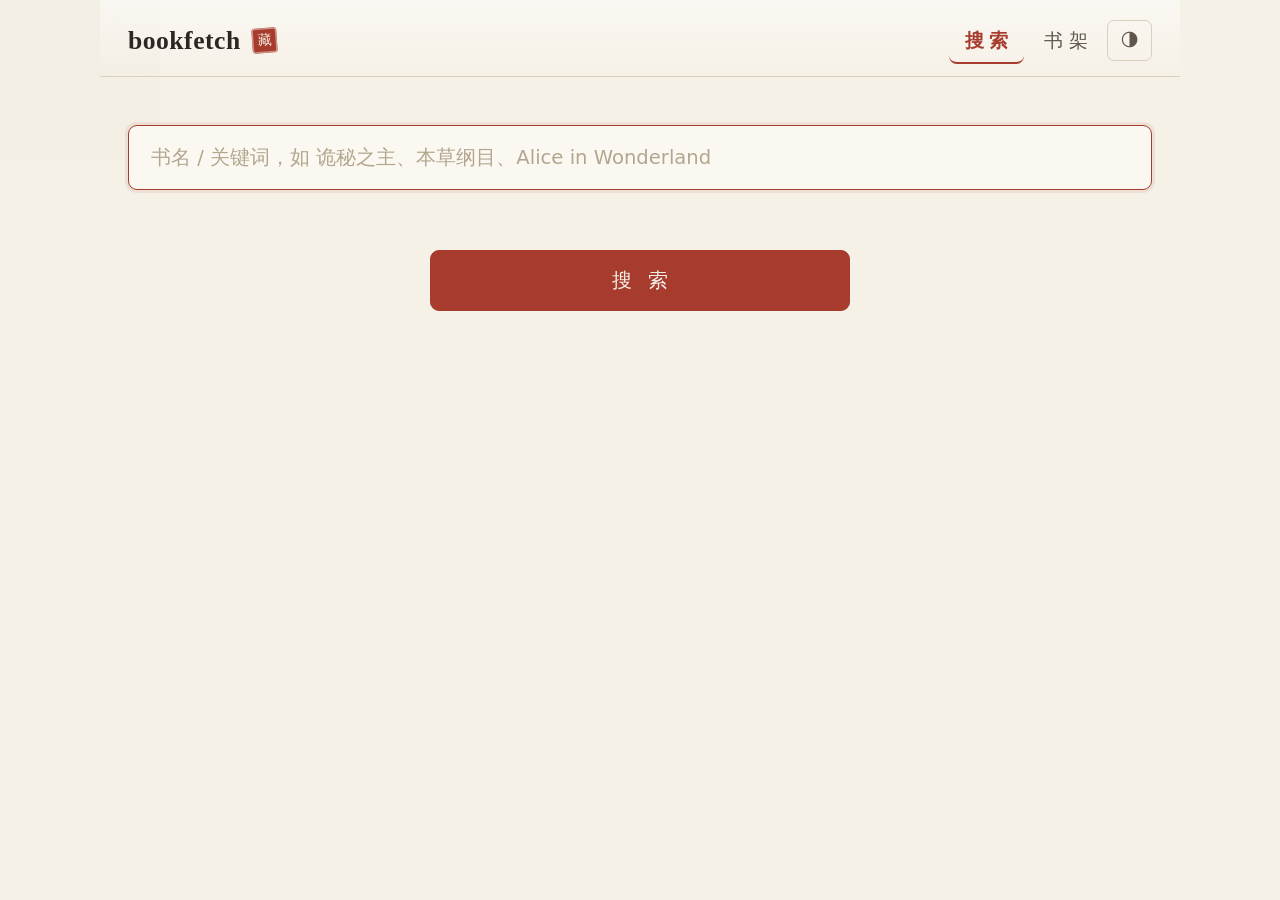
==== src/bookfetch/static/index.html @ ffb51652 "feat(n2): D1 UX — Chinese source labels, file logging (1MBx3), friendly errors, task panel with prog" ====
<!doctype html>
<html lang="zh-CN" data-theme="light">
<head>
<meta charset="utf-8"/>
<meta name="viewport" content="width=device-width, initial-scale=1"/>
<title>bookfetch</title>
<link rel="stylesheet" href="vendor/pico.min.css"/>
<link rel="stylesheet" href="style.css"/>
</head>
<body>
<header class="topbar container-fluid">
  <div class="brand"><span class="word">bookfetch</span><span class="seal" title="藏书">藏</span></div>
  <nav class="tabs">
    <button id="tab-search" class="tab active" data-view="search">搜索</button>
    <button id="tab-shelf" class="tab" data-view="shelf">书架</button>
    <button id="tab-theme" class="ghost-btn" title="切换明暗">🌗</button>
  </nav>
</header>

<main class="container-fluid">
  <!-- ============ 搜索视图 ============ -->
  <section id="view-search" class="view">
    <form id="search-form" class="search-row">
      <input id="search-q" type="search" placeholder="书名 / 关键词，如 诡秘之主、本草纲目、Alice in Wonderland" autofocus required/>
      <div id="source-chips" class="chips"></div>
      <button type="submit">搜索</button>
    </form>
    <div id="search-meta" class="muted"></div>
    <div id="search-results" class="cards"></div>
  </section>

  <!-- ============ 书架视图 ============ -->
  <section id="view-shelf" class="view hidden">
    <div class="shelf-head">
      <h2>我的书架</h2>
      <span id="shelf-lib" class="muted"></span>
    </div>
    <div id="shelf-empty" class="empty hidden">
      <p>书架还空着——去 <a href="#" id="empty-go-search">搜索</a> 下载第一本书吧</p>
    </div>
    <div id="shelf-books" class="cards"></div>
  </section>
</main>

<!-- ============ 阅读视图 ============ -->
<section id="view-reader" class="hidden">
  <header class="reader-top">
    <button id="reader-back" class="ghost-btn">← 书架</button>
    <span id="reader-title" class="reader-title"></span>
    <span class="spacer"></span>
    <button id="reader-aa" class="ghost-btn" title="字号">Aa</button>
    <button id="reader-theme" class="ghost-btn" title="夜间">🌙</button>
  </header>
  <aside id="reader-toc" class="reader-toc hidden">
    <ul id="toc-list"></ul>
  </aside>
  <div class="reader-main">
    <button id="reader-toc-toggle" class="ghost-btn toc-btn" title="目录">☰</button>
    <article id="reader-body" class="reader-body"></article>
    <footer class="reader-nav">
      <button id="reader-prev" class="outline">上一章</button>
      <span id="reader-pos" class="muted"></span>
      <button id="reader-next" class="outline">下一章</button>
    </footer>
  </div>
</section>

<!-- 下载任务面板（右下角常驻，可收起；D1） -->
<div id="tasks" class="tasks hidden">
  <div class="tasks-head">
    <span class="tasks-title">下载任务</span>
    <em id="tasks-badge" class="badge-count hidden"></em>
    <button id="tasks-toggle" class="tasks-toggle" title="收起/展开">▾</button>
  </div>
  <div id="tasks-list" class="tasks-list"></div>
</div>

<script src="app.js"></script>
</body>
</html>
---- src/bookfetch/static/vendor/pico.min.css ----
@charset "UTF-8";/*!
 * Pico CSS ✨ v2.1.1 (https://picocss.com)
 * Copyright 2019-2025 - Licensed under MIT
 */:host,:root{--pico-font-family-emoji:"Apple Color Emoji","Segoe UI Emoji","Segoe UI Symbol","Noto Color Emoji";--pico-font-family-sans-serif:system-ui,"Segoe UI",Roboto,Oxygen,Ubuntu,Cantarell,Helvetica,Arial,"Helvetica Neue",sans-serif,var(--pico-font-family-emoji);--pico-font-family-monospace:ui-monospace,SFMono-Regular,"SF Mono",Menlo,Consolas,"Liberation Mono",monospace,var(--pico-font-family-emoji);--pico-font-family:var(--pico-font-family-sans-serif);--pico-line-height:1.5;--pico-font-weight:400;--pico-font-size:100%;--pico-text-underline-offset:0.1rem;--pico-border-radius:0.25rem;--pico-border-width:0.0625rem;--pico-outline-width:0.125rem;--pico-transition:0.2s ease-in-out;--pico-spacing:1rem;--pico-typography-spacing-vertical:1rem;--pico-block-spacing-vertical:var(--pico-spacing);--pico-block-spacing-horizontal:var(--pico-spacing);--pico-grid-column-gap:var(--pico-spacing);--pico-grid-row-gap:var(--pico-spacing);--pico-form-element-spacing-vertical:0.75rem;--pico-form-element-spacing-horizontal:1rem;--pico-group-box-shadow:0 0 0 rgba(0, 0, 0, 0);--pico-group-box-shadow-focus-with-button:0 0 0 var(--pico-outline-width) var(--pico-primary-focus);--pico-group-box-shadow-focus-with-input:0 0 0 0.0625rem var(--pico-form-element-border-color);--pico-modal-overlay-backdrop-filter:blur(0.375rem);--pico-nav-element-spacing-vertical:1rem;--pico-nav-element-spacing-horizontal:0.5rem;--pico-nav-link-spacing-vertical:0.5rem;--pico-nav-link-spacing-horizontal:0.5rem;--pico-nav-breadcrumb-divider:">";--pico-icon-checkbox:url("data:image/svg+xml,%3Csvg xmlns='http://www.w3.org/2000/svg' width='24' height='24' viewBox='0 0 24 24' fill='none' stroke='rgb(255, 255, 255)' stroke-width='4' stroke-linecap='round' stroke-linejoin='round'%3E%3Cpolyline points='20 6 9 17 4 12'%3E%3C/polyline%3E%3C/svg%3E");--pico-icon-minus:url("data:image/svg+xml,%3Csvg xmlns='http://www.w3.org/2000/svg' width='24' height='24' viewBox='0 0 24 24' fill='none' stroke='rgb(255, 255, 255)' stroke-width='4' stroke-linecap='round' stroke-linejoin='round'%3E%3Cline x1='5' y1='12' x2='19' y2='12'%3E%3C/line%3E%3C/svg%3E");--pico-icon-chevron:url("data:image/svg+xml,%3Csvg xmlns='http://www.w3.org/2000/svg' width='24' height='24' viewBox='0 0 24 24' fill='none' stroke='rgb(136, 145, 164)' stroke-width='2' stroke-linecap='round' stroke-linejoin='round'%3E%3Cpolyline points='6 9 12 15 18 9'%3E%3C/polyline%3E%3C/svg%3E");--pico-icon-date:url("data:image/svg+xml,%3Csvg xmlns='http://www.w3.org/2000/svg' width='24' height='24' viewBox='0 0 24 24' fill='none' stroke='rgb(136, 145, 164)' stroke-width='2' stroke-linecap='round' stroke-linejoin='round'%3E%3Crect x='3' y='4' width='18' height='18' rx='2' ry='2'%3E%3C/rect%3E%3Cline x1='16' y1='2' x2='16' y2='6'%3E%3C/line%3E%3Cline x1='8' y1='2' x2='8' y2='6'%3E%3C/line%3E%3Cline x1='3' y1='10' x2='21' y2='10'%3E%3C/line%3E%3C/svg%3E");--pico-icon-time:url("data:image/svg+xml,%3Csvg xmlns='http://www.w3.org/2000/svg' width='24' height='24' viewBox='0 0 24 24' fill='none' stroke='rgb(136, 145, 164)' stroke-width='2' stroke-linecap='round' stroke-linejoin='round'%3E%3Ccircle cx='12' cy='12' r='10'%3E%3C/circle%3E%3Cpolyline points='12 6 12 12 16 14'%3E%3C/polyline%3E%3C/svg%3E");--pico-icon-search:url("data:image/svg+xml,%3Csvg xmlns='http://www.w3.org/2000/svg' width='24' height='24' viewBox='0 0 24 24' fill='none' stroke='rgb(136, 145, 164)' stroke-width='1.5' stroke-linecap='round' stroke-linejoin='round'%3E%3Ccircle cx='11' cy='11' r='8'%3E%3C/circle%3E%3Cline x1='21' y1='21' x2='16.65' y2='16.65'%3E%3C/line%3E%3C/svg%3E");--pico-icon-close:url("data:image/svg+xml,%3Csvg xmlns='http://www.w3.org/2000/svg' width='24' height='24' viewBox='0 0 24 24' fill='none' stroke='rgb(136, 145, 164)' stroke-width='3' stroke-linecap='round' stroke-linejoin='round'%3E%3Cline x1='18' y1='6' x2='6' y2='18'%3E%3C/line%3E%3Cline x1='6' y1='6' x2='18' y2='18'%3E%3C/line%3E%3C/svg%3E");--pico-icon-loading:url("data:image/svg+xml,%3Csvg fill='none' height='24' width='24' viewBox='0 0 24 24' xmlns='http://www.w3.org/2000/svg' %3E%3Cstyle%3E g %7B animation: rotate 2s linear infinite; transform-origin: center center; %7D circle %7B stroke-dasharray: 75,100; stroke-dashoffset: -5; animation: dash 1.5s ease-in-out infinite; stroke-linecap: round; %7D @keyframes rotate %7B 0%25 %7B transform: rotate(0deg); %7D 100%25 %7B transform: rotate(360deg); %7D %7D @keyframes dash %7B 0%25 %7B stroke-dasharray: 1,100; stroke-dashoffset: 0; %7D 50%25 %7B stroke-dasharray: 44.5,100; stroke-dashoffset: -17.5; %7D 100%25 %7B stroke-dasharray: 44.5,100; stroke-dashoffset: -62; %7D %7D %3C/style%3E%3Cg%3E%3Ccircle cx='12' cy='12' r='10' fill='none' stroke='rgb(136, 145, 164)' stroke-width='4' /%3E%3C/g%3E%3C/svg%3E")}@media (min-width:576px){:host,:root{--pico-font-size:106.25%}}@media (min-width:768px){:host,:root{--pico-font-size:112.5%}}@media (min-width:1024px){:host,:root{--pico-font-size:118.75%}}@media (min-width:1280px){:host,:root{--pico-font-size:125%}}@media (min-width:1536px){:host,:root{--pico-font-size:131.25%}}a{--pico-text-decoration:underline}a.contrast,a.secondary{--pico-text-decoration:underline}small{--pico-font-size:0.875em}h1,h2,h3,h4,h5,h6{--pico-font-weight:700}h1{--pico-font-size:2rem;--pico-line-height:1.125;--pico-typography-spacing-top:3rem}h2{--pico-font-size:1.75rem;--pico-line-height:1.15;--pico-typography-spacing-top:2.625rem}h3{--pico-font-size:1.5rem;--pico-line-height:1.175;--pico-typography-spacing-top:2.25rem}h4{--pico-font-size:1.25rem;--pico-line-height:1.2;--pico-typography-spacing-top:1.874rem}h5{--pico-font-size:1.125rem;--pico-line-height:1.225;--pico-typography-spacing-top:1.6875rem}h6{--pico-font-size:1rem;--pico-line-height:1.25;--pico-typography-spacing-top:1.5rem}tfoot td,tfoot th,thead td,thead th{--pico-font-weight:600;--pico-border-width:0.1875rem}code,kbd,pre,samp{--pico-font-family:var(--pico-font-family-monospace)}kbd{--pico-font-weight:bolder}:where(select,textarea),input:not([type=submit],[type=button],[type=reset],[type=checkbox],[type=radio],[type=file]){--pico-outline-width:0.0625rem}[type=search]{--pico-border-radius:5rem}[type=checkbox],[type=radio]{--pico-border-width:0.125rem}[type=checkbox][role=switch]{--pico-border-width:0.1875rem}details.dropdown summary:not([role=button]){--pico-outline-width:0.0625rem}nav details.dropdown summary:focus-visible{--pico-outline-width:0.125rem}[role=search]{--pico-border-radius:5rem}[role=group]:has(button.secondary:focus,[type=submit].secondary:focus,[type=button].secondary:focus,[role=button].secondary:focus),[role=search]:has(button.secondary:focus,[type=submit].secondary:focus,[type=button].secondary:focus,[role=button].secondary:focus){--pico-group-box-shadow-focus-with-button:0 0 0 var(--pico-outline-width) var(--pico-secondary-focus)}[role=group]:has(button.contrast:focus,[type=submit].contrast:focus,[type=button].contrast:focus,[role=button].contrast:focus),[role=search]:has(button.contrast:focus,[type=submit].contrast:focus,[type=button].contrast:focus,[role=button].contrast:focus){--pico-group-box-shadow-focus-with-button:0 0 0 var(--pico-outline-width) var(--pico-contrast-focus)}[role=group] [role=button],[role=group] [type=button],[role=group] [type=submit],[role=group] button,[role=search] [role=button],[role=search] [type=button],[role=search] [type=submit],[role=search] button{--pico-form-element-spacing-horizontal:2rem}details summary[role=button]:not(.outline)::after{filter:brightness(0) invert(1)}[aria-busy=true]:not(input,select,textarea):is(button,[type=submit],[type=button],[type=reset],[role=button]):not(.outline)::before{filter:brightness(0) invert(1)}:host(:not([data-theme=dark])),:root:not([data-theme=dark]),[data-theme=light]{color-scheme:light;--pico-background-color:#fff;--pico-color:#373c44;--pico-text-selection-color:rgba(2, 154, 232, 0.25);--pico-muted-color:#646b79;--pico-muted-border-color:rgb(231, 234, 239.5);--pico-primary:#0172ad;--pico-primary-background:#0172ad;--pico-primary-border:var(--pico-primary-background);--pico-primary-underline:rgba(1, 114, 173, 0.5);--pico-primary-hover:#015887;--pico-primary-hover-background:#02659a;--pico-primary-hover-border:var(--pico-primary-hover-background);--pico-primary-hover-underline:var(--pico-primary-hover);--pico-primary-focus:rgba(2, 154, 232, 0.5);--pico-primary-inverse:#fff;--pico-secondary:#5d6b89;--pico-secondary-background:#525f7a;--pico-secondary-border:var(--pico-secondary-background);--pico-secondary-underline:rgba(93, 107, 137, 0.5);--pico-secondary-hover:#48536b;--pico-secondary-hover-background:#48536b;--pico-secondary-hover-border:var(--pico-secondary-hover-background);--pico-secondary-hover-underline:var(--pico-secondary-hover);--pico-secondary-focus:rgba(93, 107, 137, 0.25);--pico-secondary-inverse:#fff;--pico-contrast:#181c25;--pico-contrast-background:#181c25;--pico-contrast-border:var(--pico-contrast-background);--pico-contrast-underline:rgba(24, 28, 37, 0.5);--pico-contrast-hover:#000;--pico-contrast-hover-background:#000;--pico-contrast-hover-border:var(--pico-contrast-hover-background);--pico-contrast-hover-underline:var(--pico-secondary-hover);--pico-contrast-focus:rgba(93, 107, 137, 0.25);--pico-contrast-inverse:#fff;--pico-box-shadow:0.0145rem 0.029rem 0.174rem rgba(129, 145, 181, 0.01698),0.0335rem 0.067rem 0.402rem rgba(129, 145, 181, 0.024),0.0625rem 0.125rem 0.75rem rgba(129, 145, 181, 0.03),0.1125rem 0.225rem 1.35rem rgba(129, 145, 181, 0.036),0.2085rem 0.417rem 2.502rem rgba(129, 145, 181, 0.04302),0.5rem 1rem 6rem rgba(129, 145, 181, 0.06),0 0 0 0.0625rem rgba(129, 145, 181, 0.015);--pico-h1-color:#2d3138;--pico-h2-color:#373c44;--pico-h3-color:#424751;--pico-h4-color:#4d535e;--pico-h5-color:#5c6370;--pico-h6-color:#646b79;--pico-mark-background-color:rgb(252.5, 230.5, 191.5);--pico-mark-color:#0f1114;--pico-ins-color:rgb(28.5, 105.5, 84);--pico-del-color:rgb(136, 56.5, 53);--pico-blockquote-border-color:var(--pico-muted-border-color);--pico-blockquote-footer-color:var(--pico-muted-color);--pico-button-box-shadow:0 0 0 rgba(0, 0, 0, 0);--pico-button-hover-box-shadow:0 0 0 rgba(0, 0, 0, 0);--pico-table-border-color:var(--pico-muted-border-color);--pico-table-row-stripped-background-color:rgba(111, 120, 135, 0.0375);--pico-code-background-color:rgb(243, 244.5, 246.75);--pico-code-color:#646b79;--pico-code-kbd-background-color:var(--pico-color);--pico-code-kbd-color:var(--pico-background-color);--pico-form-element-background-color:rgb(251, 251.5, 252.25);--pico-form-element-selected-background-color:#dfe3eb;--pico-form-element-border-color:#cfd5e2;--pico-form-element-color:#23262c;--pico-form-element-placeholder-color:var(--pico-muted-color);--pico-form-element-active-background-color:#fff;--pico-form-element-active-border-color:var(--pico-primary-border);--pico-form-element-focus-color:var(--pico-primary-border);--pico-form-element-disabled-opacity:0.5;--pico-form-element-invalid-border-color:rgb(183.5, 105.5, 106.5);--pico-form-element-invalid-active-border-color:rgb(200.25, 79.25, 72.25);--pico-form-element-invalid-focus-color:var(--pico-form-element-invalid-active-border-color);--pico-form-element-valid-border-color:rgb(76, 154.5, 137.5);--pico-form-element-valid-active-border-color:rgb(39, 152.75, 118.75);--pico-form-element-valid-focus-color:var(--pico-form-element-valid-active-border-color);--pico-switch-background-color:#bfc7d9;--pico-switch-checked-background-color:var(--pico-primary-background);--pico-switch-color:#fff;--pico-switch-thumb-box-shadow:0 0 0 rgba(0, 0, 0, 0);--pico-range-border-color:#dfe3eb;--pico-range-active-border-color:#bfc7d9;--pico-range-thumb-border-color:var(--pico-background-color);--pico-range-thumb-color:var(--pico-secondary-background);--pico-range-thumb-active-color:var(--pico-primary-background);--pico-accordion-border-color:var(--pico-muted-border-color);--pico-accordion-active-summary-color:var(--pico-primary-hover);--pico-accordion-close-summary-color:var(--pico-color);--pico-accordion-open-summary-color:var(--pico-muted-color);--pico-card-background-color:var(--pico-background-color);--pico-card-border-color:var(--pico-muted-border-color);--pico-card-box-shadow:var(--pico-box-shadow);--pico-card-sectioning-background-color:rgb(251, 251.5, 252.25);--pico-dropdown-background-color:#fff;--pico-dropdown-border-color:#eff1f4;--pico-dropdown-box-shadow:var(--pico-box-shadow);--pico-dropdown-color:var(--pico-color);--pico-dropdown-hover-background-color:#eff1f4;--pico-loading-spinner-opacity:0.5;--pico-modal-overlay-background-color:rgba(232, 234, 237, 0.75);--pico-progress-background-color:#dfe3eb;--pico-progress-color:var(--pico-primary-background);--pico-tooltip-background-color:var(--pico-contrast-background);--pico-tooltip-color:var(--pico-contrast-inverse);--pico-icon-valid:url("data:image/svg+xml,%3Csvg xmlns='http://www.w3.org/2000/svg' width='24' height='24' viewBox='0 0 24 24' fill='none' stroke='rgb(76, 154.5, 137.5)' stroke-width='2' stroke-linecap='round' stroke-linejoin='round'%3E%3Cpolyline points='20 6 9 17 4 12'%3E%3C/polyline%3E%3C/svg%3E");--pico-icon-invalid:url("data:image/svg+xml,%3Csvg xmlns='http://www.w3.org/2000/svg' width='24' height='24' viewBox='0 0 24 24' fill='none' stroke='rgb(200.25, 79.25, 72.25)' stroke-width='2' stroke-linecap='round' stroke-linejoin='round'%3E%3Ccircle cx='12' cy='12' r='10'%3E%3C/circle%3E%3Cline x1='12' y1='8' x2='12' y2='12'%3E%3C/line%3E%3Cline x1='12' y1='16' x2='12.01' y2='16'%3E%3C/line%3E%3C/svg%3E")}:host(:not([data-theme=dark])) input:is([type=submit],[type=button],[type=reset],[type=checkbox],[type=radio],[type=file]),:root:not([data-theme=dark]) input:is([type=submit],[type=button],[type=reset],[type=checkbox],[type=radio],[type=file]),[data-theme=light] input:is([type=submit],[type=button],[type=reset],[type=checkbox],[type=radio],[type=file]){--pico-form-element-focus-color:var(--pico-primary-focus)}@media only screen and (prefers-color-scheme:dark){:host(:not([data-theme])),:root:not([data-theme]){color-scheme:dark;--pico-background-color:rgb(19, 22.5, 30.5);--pico-color:#c2c7d0;--pico-text-selection-color:rgba(1, 170, 255, 0.1875);--pico-muted-color:#7b8495;--pico-muted-border-color:#202632;--pico-primary:#01aaff;--pico-primary-background:#0172ad;--pico-primary-border:var(--pico-primary-background);--pico-primary-underline:rgba(1, 170, 255, 0.5);--pico-primary-hover:#79c0ff;--pico-primary-hover-background:#017fc0;--pico-primary-hover-border:var(--pico-primary-hover-background);--pico-primary-hover-underline:var(--pico-primary-hover);--pico-primary-focus:rgba(1, 170, 255, 0.375);--pico-primary-inverse:#fff;--pico-secondary:#969eaf;--pico-secondary-background:#525f7a;--pico-secondary-border:var(--pico-secondary-background);--pico-secondary-underline:rgba(150, 158, 175, 0.5);--pico-secondary-hover:#b3b9c5;--pico-secondary-hover-background:#5d6b89;--pico-secondary-hover-border:var(--pico-secondary-hover-background);--pico-secondary-hover-underline:var(--pico-secondary-hover);--pico-secondary-focus:rgba(144, 158, 190, 0.25);--pico-secondary-inverse:#fff;--pico-contrast:#dfe3eb;--pico-contrast-background:#eff1f4;--pico-contrast-border:var(--pico-contrast-background);--pico-contrast-underline:rgba(223, 227, 235, 0.5);--pico-contrast-hover:#fff;--pico-contrast-hover-background:#fff;--pico-contrast-hover-border:var(--pico-contrast-hover-background);--pico-contrast-hover-underline:var(--pico-contrast-hover);--pico-contrast-focus:rgba(207, 213, 226, 0.25);--pico-contrast-inverse:#000;--pico-box-shadow:0.0145rem 0.029rem 0.174rem rgba(7, 8.5, 12, 0.01698),0.0335rem 0.067rem 0.402rem rgba(7, 8.5, 12, 0.024),0.0625rem 0.125rem 0.75rem rgba(7, 8.5, 12, 0.03),0.1125rem 0.225rem 1.35rem rgba(7, 8.5, 12, 0.036),0.2085rem 0.417rem 2.502rem rgba(7, 8.5, 12, 0.04302),0.5rem 1rem 6rem rgba(7, 8.5, 12, 0.06),0 0 0 0.0625rem rgba(7, 8.5, 12, 0.015);--pico-h1-color:#f0f1f3;--pico-h2-color:#e0e3e7;--pico-h3-color:#c2c7d0;--pico-h4-color:#b3b9c5;--pico-h5-color:#a4acba;--pico-h6-color:#8891a4;--pico-mark-background-color:#014063;--pico-mark-color:#fff;--pico-ins-color:#62af9a;--pico-del-color:rgb(205.5, 126, 123);--pico-blockquote-border-color:var(--pico-muted-border-color);--pico-blockquote-footer-color:var(--pico-muted-color);--pico-button-box-shadow:0 0 0 rgba(0, 0, 0, 0);--pico-button-hover-box-shadow:0 0 0 rgba(0, 0, 0, 0);--pico-table-border-color:var(--pico-muted-border-color);--pico-table-row-stripped-background-color:rgba(111, 120, 135, 0.0375);--pico-code-background-color:rgb(26, 30.5, 40.25);--pico-code-color:#8891a4;--pico-code-kbd-background-color:var(--pico-color);--pico-code-kbd-color:var(--pico-background-color);--pico-form-element-background-color:rgb(28, 33, 43.5);--pico-form-element-selected-background-color:#2a3140;--pico-form-element-border-color:#2a3140;--pico-form-element-color:#e0e3e7;--pico-form-element-placeholder-color:#8891a4;--pico-form-element-active-background-color:rgb(26, 30.5, 40.25);--pico-form-element-active-border-color:var(--pico-primary-border);--pico-form-element-focus-color:var(--pico-primary-border);--pico-form-element-disabled-opacity:0.5;--pico-form-element-invalid-border-color:rgb(149.5, 74, 80);--pico-form-element-invalid-active-border-color:rgb(183.25, 63.5, 59);--pico-form-element-invalid-focus-color:var(--pico-form-element-invalid-active-border-color);--pico-form-element-valid-border-color:#2a7b6f;--pico-form-element-valid-active-border-color:rgb(22, 137, 105.5);--pico-form-element-valid-focus-color:var(--pico-form-element-valid-active-border-color);--pico-switch-background-color:#333c4e;--pico-switch-checked-background-color:var(--pico-primary-background);--pico-switch-color:#fff;--pico-switch-thumb-box-shadow:0 0 0 rgba(0, 0, 0, 0);--pico-range-border-color:#202632;--pico-range-active-border-color:#2a3140;--pico-range-thumb-border-color:var(--pico-background-color);--pico-range-thumb-color:var(--pico-secondary-background);--pico-range-thumb-active-color:var(--pico-primary-background);--pico-accordion-border-color:var(--pico-muted-border-color);--pico-accordion-active-summary-color:var(--pico-primary-hover);--pico-accordion-close-summary-color:var(--pico-color);--pico-accordion-open-summary-color:var(--pico-muted-color);--pico-card-background-color:#181c25;--pico-card-border-color:var(--pico-card-background-color);--pico-card-box-shadow:var(--pico-box-shadow);--pico-card-sectioning-background-color:rgb(26, 30.5, 40.25);--pico-dropdown-background-color:#181c25;--pico-dropdown-border-color:#202632;--pico-dropdown-box-shadow:var(--pico-box-shadow);--pico-dropdown-color:var(--pico-color);--pico-dropdown-hover-background-color:#202632;--pico-loading-spinner-opacity:0.5;--pico-modal-overlay-background-color:rgba(7.5, 8.5, 10, 0.75);--pico-progress-background-color:#202632;--pico-progress-color:var(--pico-primary-background);--pico-tooltip-background-color:var(--pico-contrast-background);--pico-tooltip-color:var(--pico-contrast-inverse);--pico-icon-valid:url("data:image/svg+xml,%3Csvg xmlns='http://www.w3.org/2000/svg' width='24' height='24' viewBox='0 0 24 24' fill='none' stroke='rgb(42, 123, 111)' stroke-width='2' stroke-linecap='round' stroke-linejoin='round'%3E%3Cpolyline points='20 6 9 17 4 12'%3E%3C/polyline%3E%3C/svg%3E");--pico-icon-invalid:url("data:image/svg+xml,%3Csvg xmlns='http://www.w3.org/2000/svg' width='24' height='24' viewBox='0 0 24 24' fill='none' stroke='rgb(149.5, 74, 80)' stroke-width='2' stroke-linecap='round' stroke-linejoin='round'%3E%3Ccircle cx='12' cy='12' r='10'%3E%3C/circle%3E%3Cline x1='12' y1='8' x2='12' y2='12'%3E%3C/line%3E%3Cline x1='12' y1='16' x2='12.01' y2='16'%3E%3C/line%3E%3C/svg%3E")}:host(:not([data-theme])) input:is([type=submit],[type=button],[type=reset],[type=checkbox],[type=radio],[type=file]),:root:not([data-theme]) input:is([type=submit],[type=button],[type=reset],[type=checkbox],[type=radio],[type=file]){--pico-form-element-focus-color:var(--pico-primary-focus)}:host(:not([data-theme])) details summary[role=button].contrast:not(.outline)::after,:root:not([data-theme]) details summary[role=button].contrast:not(.outline)::after{filter:brightness(0)}:host(:not([data-theme])) [aria-busy=true]:not(input,select,textarea).contrast:is(button,[type=submit],[type=button],[type=reset],[role=button]):not(.outline)::before,:root:not([data-theme]) [aria-busy=true]:not(input,select,textarea).contrast:is(button,[type=submit],[type=button],[type=reset],[role=button]):not(.outline)::before{filter:brightness(0)}}[data-theme=dark]{color-scheme:dark;--pico-background-color:rgb(19, 22.5, 30.5);--pico-color:#c2c7d0;--pico-text-selection-color:rgba(1, 170, 255, 0.1875);--pico-muted-color:#7b8495;--pico-muted-border-color:#202632;--pico-primary:#01aaff;--pico-primary-background:#0172ad;--pico-primary-border:var(--pico-primary-background);--pico-primary-underline:rgba(1, 170, 255, 0.5);--pico-primary-hover:#79c0ff;--pico-primary-hover-background:#017fc0;--pico-primary-hover-border:var(--pico-primary-hover-background);--pico-primary-hover-underline:var(--pico-primary-hover);--pico-primary-focus:rgba(1, 170, 255, 0.375);--pico-primary-inverse:#fff;--pico-secondary:#969eaf;--pico-secondary-background:#525f7a;--pico-secondary-border:var(--pico-secondary-background);--pico-secondary-underline:rgba(150, 158, 175, 0.5);--pico-secondary-hover:#b3b9c5;--pico-secondary-hover-background:#5d6b89;--pico-secondary-hover-border:var(--pico-secondary-hover-background);--pico-secondary-hover-underline:var(--pico-secondary-hover);--pico-secondary-focus:rgba(144, 158, 190, 0.25);--pico-secondary-inverse:#fff;--pico-contrast:#dfe3eb;--pico-contrast-background:#eff1f4;--pico-contrast-border:var(--pico-contrast-background);--pico-contrast-underline:rgba(223, 227, 235, 0.5);--pico-contrast-hover:#fff;--pico-contrast-hover-background:#fff;--pico-contrast-hover-border:var(--pico-contrast-hover-background);--pico-contrast-hover-underline:var(--pico-contrast-hover);--pico-contrast-focus:rgba(207, 213, 226, 0.25);--pico-contrast-inverse:#000;--pico-box-shadow:0.0145rem 0.029rem 0.174rem rgba(7, 8.5, 12, 0.01698),0.0335rem 0.067rem 0.402rem rgba(7, 8.5, 12, 0.024),0.0625rem 0.125rem 0.75rem rgba(7, 8.5, 12, 0.03),0.1125rem 0.225rem 1.35rem rgba(7, 8.5, 12, 0.036),0.2085rem 0.417rem 2.502rem rgba(7, 8.5, 12, 0.04302),0.5rem 1rem 6rem rgba(7, 8.5, 12, 0.06),0 0 0 0.0625rem rgba(7, 8.5, 12, 0.015);--pico-h1-color:#f0f1f3;--pico-h2-color:#e0e3e7;--pico-h3-color:#c2c7d0;--pico-h4-color:#b3b9c5;--pico-h5-color:#a4acba;--pico-h6-color:#8891a4;--pico-mark-background-color:#014063;--pico-mark-color:#fff;--pico-ins-color:#62af9a;--pico-del-color:rgb(205.5, 126, 123);--pico-blockquote-border-color:var(--pico-muted-border-color);--pico-blockquote-footer-color:var(--pico-muted-color);--pico-button-box-shadow:0 0 0 rgba(0, 0, 0, 0);--pico-button-hover-box-shadow:0 0 0 rgba(0, 0, 0, 0);--pico-table-border-color:var(--pico-muted-border-color);--pico-table-row-stripped-background-color:rgba(111, 120, 135, 0.0375);--pico-code-background-color:rgb(26, 30.5, 40.25);--pico-code-color:#8891a4;--pico-code-kbd-background-color:var(--pico-color);--pico-code-kbd-color:var(--pico-background-color);--pico-form-element-background-color:rgb(28, 33, 43.5);--pico-form-element-selected-background-color:#2a3140;--pico-form-element-border-color:#2a3140;--pico-form-element-color:#e0e3e7;--pico-form-element-placeholder-color:#8891a4;--pico-form-element-active-background-color:rgb(26, 30.5, 40.25);--pico-form-element-active-border-color:var(--pico-primary-border);--pico-form-element-focus-color:var(--pico-primary-border);--pico-form-element-disabled-opacity:0.5;--pico-form-element-invalid-border-color:rgb(149.5, 74, 80);--pico-form-element-invalid-active-border-color:rgb(183.25, 63.5, 59);--pico-form-element-invalid-focus-color:var(--pico-form-element-invalid-active-border-color);--pico-form-element-valid-border-color:#2a7b6f;--pico-form-element-valid-active-border-color:rgb(22, 137, 105.5);--pico-form-element-valid-focus-color:var(--pico-form-element-valid-active-border-color);--pico-switch-background-color:#333c4e;--pico-switch-checked-background-color:var(--pico-primary-background);--pico-switch-color:#fff;--pico-switch-thumb-box-shadow:0 0 0 rgba(0, 0, 0, 0);--pico-range-border-color:#202632;--pico-range-active-border-color:#2a3140;--pico-range-thumb-border-color:var(--pico-background-color);--pico-range-thumb-color:var(--pico-secondary-background);--pico-range-thumb-active-color:var(--pico-primary-background);--pico-accordion-border-color:var(--pico-muted-border-color);--pico-accordion-active-summary-color:var(--pico-primary-hover);--pico-accordion-close-summary-color:var(--pico-color);--pico-accordion-open-summary-color:var(--pico-muted-color);--pico-card-background-color:#181c25;--pico-card-border-color:var(--pico-card-background-color);--pico-card-box-shadow:var(--pico-box-shadow);--pico-card-sectioning-background-color:rgb(26, 30.5, 40.25);--pico-dropdown-background-color:#181c25;--pico-dropdown-border-color:#202632;--pico-dropdown-box-shadow:var(--pico-box-shadow);--pico-dropdown-color:var(--pico-color);--pico-dropdown-hover-background-color:#202632;--pico-loading-spinner-opacity:0.5;--pico-modal-overlay-background-color:rgba(7.5, 8.5, 10, 0.75);--pico-progress-background-color:#202632;--pico-progress-color:var(--pico-primary-background);--pico-tooltip-background-color:var(--pico-contrast-background);--pico-tooltip-color:var(--pico-contrast-inverse);--pico-icon-valid:url("data:image/svg+xml,%3Csvg xmlns='http://www.w3.org/2000/svg' width='24' height='24' viewBox='0 0 24 24' fill='none' stroke='rgb(42, 123, 111)' stroke-width='2' stroke-linecap='round' stroke-linejoin='round'%3E%3Cpolyline points='20 6 9 17 4 12'%3E%3C/polyline%3E%3C/svg%3E");--pico-icon-invalid:url("data:image/svg+xml,%3Csvg xmlns='http://www.w3.org/2000/svg' width='24' height='24' viewBox='0 0 24 24' fill='none' stroke='rgb(149.5, 74, 80)' stroke-width='2' stroke-linecap='round' stroke-linejoin='round'%3E%3Ccircle cx='12' cy='12' r='10'%3E%3C/circle%3E%3Cline x1='12' y1='8' x2='12' y2='12'%3E%3C/line%3E%3Cline x1='12' y1='16' x2='12.01' y2='16'%3E%3C/line%3E%3C/svg%3E")}[data-theme=dark] input:is([type=submit],[type=button],[type=reset],[type=checkbox],[type=radio],[type=file]){--pico-form-element-focus-color:var(--pico-primary-focus)}[data-theme=dark] details summary[role=button].contrast:not(.outline)::after{filter:brightness(0)}[data-theme=dark] [aria-busy=true]:not(input,select,textarea).contrast:is(button,[type=submit],[type=button],[type=reset],[role=button]):not(.outline)::before{filter:brightness(0)}[type=checkbox],[type=radio],[type=range],progress{accent-color:var(--pico-primary)}*,::after,::before{box-sizing:border-box;background-repeat:no-repeat}::after,::before{text-decoration:inherit;vertical-align:inherit}:where(:host),:where(:root){-webkit-tap-highlight-color:transparent;-webkit-text-size-adjust:100%;-moz-text-size-adjust:100%;text-size-adjust:100%;background-color:var(--pico-background-color);color:var(--pico-color);font-weight:var(--pico-font-weight);font-size:var(--pico-font-size);line-height:var(--pico-line-height);font-family:var(--pico-font-family);text-underline-offset:var(--pico-text-underline-offset);text-rendering:optimizeLegibility;overflow-wrap:break-word;-moz-tab-size:4;-o-tab-size:4;tab-size:4}body{width:100%;margin:0}main{display:block}body>footer,body>header,body>main{padding-block:var(--pico-block-spacing-vertical)}section{margin-bottom:var(--pico-block-spacing-vertical)}.container,.container-fluid{width:100%;margin-right:auto;margin-left:auto;padding-right:var(--pico-spacing);padding-left:var(--pico-spacing)}@media (min-width:576px){.container{max-width:510px;padding-right:0;padding-left:0}}@media (min-width:768px){.container{max-width:700px}}@media (min-width:1024px){.container{max-width:950px}}@media (min-width:1280px){.container{max-width:1200px}}@media (min-width:1536px){.container{max-width:1450px}}.grid{grid-column-gap:var(--pico-grid-column-gap);grid-row-gap:var(--pico-grid-row-gap);display:grid;grid-template-columns:1fr}@media (min-width:768px){.grid{grid-template-columns:repeat(auto-fit,minmax(0%,1fr))}}.grid>*{min-width:0}.overflow-auto{overflow:auto}b,strong{font-weight:bolder}sub,sup{position:relative;font-size:.75em;line-height:0;vertical-align:baseline}sub{bottom:-.25em}sup{top:-.5em}address,blockquote,dl,ol,p,pre,table,ul{margin-top:0;margin-bottom:var(--pico-typography-spacing-vertical);color:var(--pico-color);font-style:normal;font-weight:var(--pico-font-weight)}h1,h2,h3,h4,h5,h6{margin-top:0;margin-bottom:var(--pico-typography-spacing-vertical);color:var(--pico-color);font-weight:var(--pico-font-weight);font-size:var(--pico-font-size);line-height:var(--pico-line-height);font-family:var(--pico-font-family)}h1{--pico-color:var(--pico-h1-color)}h2{--pico-color:var(--pico-h2-color)}h3{--pico-color:var(--pico-h3-color)}h4{--pico-color:var(--pico-h4-color)}h5{--pico-color:var(--pico-h5-color)}h6{--pico-color:var(--pico-h6-color)}:where(article,address,blockquote,dl,figure,form,ol,p,pre,table,ul)~:is(h1,h2,h3,h4,h5,h6){margin-top:var(--pico-typography-spacing-top)}p{margin-bottom:var(--pico-typography-spacing-vertical)}hgroup{margin-bottom:var(--pico-typography-spacing-vertical)}hgroup>*{margin-top:0;margin-bottom:0}hgroup>:not(:first-child):last-child{--pico-color:var(--pico-muted-color);--pico-font-weight:unset;font-size:1rem}:where(ol,ul) li{margin-bottom:calc(var(--pico-typography-spacing-vertical) * .25)}:where(dl,ol,ul) :where(dl,ol,ul){margin:0;margin-top:calc(var(--pico-typography-spacing-vertical) * .25)}ul li{list-style:square}mark{padding:.125rem .25rem;background-color:var(--pico-mark-background-color);color:var(--pico-mark-color);vertical-align:baseline}blockquote{display:block;margin:var(--pico-typography-spacing-vertical) 0;padding:var(--pico-spacing);border-right:none;border-left:.25rem solid var(--pico-blockquote-border-color);border-inline-start:0.25rem solid var(--pico-blockquote-border-color);border-inline-end:none}blockquote footer{margin-top:calc(var(--pico-typography-spacing-vertical) * .5);color:var(--pico-blockquote-footer-color)}abbr[title]{border-bottom:1px dotted;text-decoration:none;cursor:help}ins{color:var(--pico-ins-color);text-decoration:none}del{color:var(--pico-del-color)}::-moz-selection{background-color:var(--pico-text-selection-color)}::selection{background-color:var(--pico-text-selection-color)}:where(a:not([role=button])),[role=link]{--pico-color:var(--pico-primary);--pico-background-color:transparent;--pico-underline:var(--pico-primary-underline);outline:0;background-color:var(--pico-background-color);color:var(--pico-color);-webkit-text-decoration:var(--pico-text-decoration);text-decoration:var(--pico-text-decoration);text-decoration-color:var(--pico-underline);text-underline-offset:0.125em;transition:background-color var(--pico-transition),color var(--pico-transition),box-shadow var(--pico-transition),-webkit-text-decoration var(--pico-transition);transition:background-color var(--pico-transition),color var(--pico-transition),text-decoration var(--pico-transition),box-shadow var(--pico-transition);transition:background-color var(--pico-transition),color var(--pico-transition),text-decoration var(--pico-transition),box-shadow var(--pico-transition),-webkit-text-decoration var(--pico-transition)}:where(a:not([role=button])):is([aria-current]:not([aria-current=false]),:hover,:active,:focus),[role=link]:is([aria-current]:not([aria-current=false]),:hover,:active,:focus){--pico-color:var(--pico-primary-hover);--pico-underline:var(--pico-primary-hover-underline);--pico-text-decoration:underline}:where(a:not([role=button])):focus-visible,[role=link]:focus-visible{box-shadow:0 0 0 var(--pico-outline-width) var(--pico-primary-focus)}:where(a:not([role=button])).secondary,[role=link].secondary{--pico-color:var(--pico-secondary);--pico-underline:var(--pico-secondary-underline)}:where(a:not([role=button])).secondary:is([aria-current]:not([aria-current=false]),:hover,:active,:focus),[role=link].secondary:is([aria-current]:not([aria-current=false]),:hover,:active,:focus){--pico-color:var(--pico-secondary-hover);--pico-underline:var(--pico-secondary-hover-underline)}:where(a:not([role=button])).contrast,[role=link].contrast{--pico-color:var(--pico-contrast);--pico-underline:var(--pico-contrast-underline)}:where(a:not([role=button])).contrast:is([aria-current]:not([aria-current=false]),:hover,:active,:focus),[role=link].contrast:is([aria-current]:not([aria-current=false]),:hover,:active,:focus){--pico-color:var(--pico-contrast-hover);--pico-underline:var(--pico-contrast-hover-underline)}a[role=button]{display:inline-block}button{margin:0;overflow:visible;font-family:inherit;text-transform:none}[type=button],[type=reset],[type=submit],button{-webkit-appearance:button}[role=button],[type=button],[type=file]::file-selector-button,[type=reset],[type=submit],button{--pico-background-color:var(--pico-primary-background);--pico-border-color:var(--pico-primary-border);--pico-color:var(--pico-primary-inverse);--pico-box-shadow:var(--pico-button-box-shadow, 0 0 0 rgba(0, 0, 0, 0));padding:var(--pico-form-element-spacing-vertical) var(--pico-form-element-spacing-horizontal);border:var(--pico-border-width) solid var(--pico-border-color);border-radius:var(--pico-border-radius);outline:0;background-color:var(--pico-background-color);box-shadow:var(--pico-box-shadow);color:var(--pico-color);font-weight:var(--pico-font-weight);font-size:1rem;line-height:var(--pico-line-height);text-align:center;text-decoration:none;cursor:pointer;-webkit-user-select:none;-moz-user-select:none;user-select:none;transition:background-color var(--pico-transition),border-color var(--pico-transition),color var(--pico-transition),box-shadow var(--pico-transition)}[role=button]:is(:hover,:active,:focus),[role=button]:is([aria-current]:not([aria-current=false])),[type=button]:is(:hover,:active,:focus),[type=button]:is([aria-current]:not([aria-current=false])),[type=file]::file-selector-button:is(:hover,:active,:focus),[type=file]::file-selector-button:is([aria-current]:not([aria-current=false])),[type=reset]:is(:hover,:active,:focus),[type=reset]:is([aria-current]:not([aria-current=false])),[type=submit]:is(:hover,:active,:focus),[type=submit]:is([aria-current]:not([aria-current=false])),button:is(:hover,:active,:focus),button:is([aria-current]:not([aria-current=false])){--pico-background-color:var(--pico-primary-hover-background);--pico-border-color:var(--pico-primary-hover-border);--pico-box-shadow:var(--pico-button-hover-box-shadow, 0 0 0 rgba(0, 0, 0, 0));--pico-color:var(--pico-primary-inverse)}[role=button]:focus,[role=button]:is([aria-current]:not([aria-current=false])):focus,[type=button]:focus,[type=button]:is([aria-current]:not([aria-current=false])):focus,[type=file]::file-selector-button:focus,[type=file]::file-selector-button:is([aria-current]:not([aria-current=false])):focus,[type=reset]:focus,[type=reset]:is([aria-current]:not([aria-current=false])):focus,[type=submit]:focus,[type=submit]:is([aria-current]:not([aria-current=false])):focus,button:focus,button:is([aria-current]:not([aria-current=false])):focus{--pico-box-shadow:var(--pico-button-hover-box-shadow, 0 0 0 rgba(0, 0, 0, 0)),0 0 0 var(--pico-outline-width) var(--pico-primary-focus)}[type=button],[type=reset],[type=submit]{margin-bottom:var(--pico-spacing)}:is(button,[type=submit],[type=button],[role=button]).secondary,[type=file]::file-selector-button,[type=reset]{--pico-background-color:var(--pico-secondary-background);--pico-border-color:var(--pico-secondary-border);--pico-color:var(--pico-secondary-inverse);cursor:pointer}:is(button,[type=submit],[type=button],[role=button]).secondary:is([aria-current]:not([aria-current=false]),:hover,:active,:focus),[type=file]::file-selector-button:is([aria-current]:not([aria-current=false]),:hover,:active,:focus),[type=reset]:is([aria-current]:not([aria-current=false]),:hover,:active,:focus){--pico-background-color:var(--pico-secondary-hover-background);--pico-border-color:var(--pico-secondary-hover-border);--pico-color:var(--pico-secondary-inverse)}:is(button,[type=submit],[type=button],[role=button]).secondary:focus,:is(button,[type=submit],[type=button],[role=button]).secondary:is([aria-current]:not([aria-current=false])):focus,[type=file]::file-selector-button:focus,[type=file]::file-selector-button:is([aria-current]:not([aria-current=false])):focus,[type=reset]:focus,[type=reset]:is([aria-current]:not([aria-current=false])):focus{--pico-box-shadow:var(--pico-button-hover-box-shadow, 0 0 0 rgba(0, 0, 0, 0)),0 0 0 var(--pico-outline-width) var(--pico-secondary-focus)}:is(button,[type=submit],[type=button],[role=button]).contrast{--pico-background-color:var(--pico-contrast-background);--pico-border-color:var(--pico-contrast-border);--pico-color:var(--pico-contrast-inverse)}:is(button,[type=submit],[type=button],[role=button]).contrast:is([aria-current]:not([aria-current=false]),:hover,:active,:focus){--pico-background-color:var(--pico-contrast-hover-background);--pico-border-color:var(--pico-contrast-hover-border);--pico-color:var(--pico-contrast-inverse)}:is(button,[type=submit],[type=button],[role=button]).contrast:focus,:is(button,[type=submit],[type=button],[role=button]).contrast:is([aria-current]:not([aria-current=false])):focus{--pico-box-shadow:var(--pico-button-hover-box-shadow, 0 0 0 rgba(0, 0, 0, 0)),0 0 0 var(--pico-outline-width) var(--pico-contrast-focus)}:is(button,[type=submit],[type=button],[role=button]).outline,[type=reset].outline{--pico-background-color:transparent;--pico-color:var(--pico-primary);--pico-border-color:var(--pico-primary)}:is(button,[type=submit],[type=button],[role=button]).outline:is([aria-current]:not([aria-current=false]),:hover,:active,:focus),[type=reset].outline:is([aria-current]:not([aria-current=false]),:hover,:active,:focus){--pico-background-color:transparent;--pico-color:var(--pico-primary-hover);--pico-border-color:var(--pico-primary-hover)}:is(button,[type=submit],[type=button],[role=button]).outline.secondary,[type=reset].outline{--pico-color:var(--pico-secondary);--pico-border-color:var(--pico-secondary)}:is(button,[type=submit],[type=button],[role=button]).outline.secondary:is([aria-current]:not([aria-current=false]),:hover,:active,:focus),[type=reset].outline:is([aria-current]:not([aria-current=false]),:hover,:active,:focus){--pico-color:var(--pico-secondary-hover);--pico-border-color:var(--pico-secondary-hover)}:is(button,[type=submit],[type=button],[role=button]).outline.contrast{--pico-color:var(--pico-contrast);--pico-border-color:var(--pico-contrast)}:is(button,[type=submit],[type=button],[role=button]).outline.contrast:is([aria-current]:not([aria-current=false]),:hover,:active,:focus){--pico-color:var(--pico-contrast-hover);--pico-border-color:var(--pico-contrast-hover)}:where(button,[type=submit],[type=reset],[type=button],[role=button])[disabled],:where(fieldset[disabled]) :is(button,[type=submit],[type=button],[type=reset],[role=button]){opacity:.5;pointer-events:none}:where(table){width:100%;border-collapse:collapse;border-spacing:0;text-indent:0}td,th{padding:calc(var(--pico-spacing)/ 2) var(--pico-spacing);border-bottom:var(--pico-border-width) solid var(--pico-table-border-color);background-color:var(--pico-background-color);color:var(--pico-color);font-weight:var(--pico-font-weight);text-align:left;text-align:start}tfoot td,tfoot th{border-top:var(--pico-border-width) solid var(--pico-table-border-color);border-bottom:0}table.striped tbody tr:nth-child(odd) td,table.striped tbody tr:nth-child(odd) th{background-color:var(--pico-table-row-stripped-background-color)}:where(audio,canvas,iframe,img,svg,video){vertical-align:middle}audio,video{display:inline-block}audio:not([controls]){display:none;height:0}:where(iframe){border-style:none}img{max-width:100%;height:auto;border-style:none}:where(svg:not([fill])){fill:currentColor}svg:not(:host),svg:not(:root){overflow:hidden}code,kbd,pre,samp{font-size:.875em;font-family:var(--pico-font-family)}pre code,pre samp{font-size:inherit;font-family:inherit}pre{-ms-overflow-style:scrollbar;overflow:auto}code,kbd,pre,samp{border-radius:var(--pico-border-radius);background:var(--pico-code-background-color);color:var(--pico-code-color);font-weight:var(--pico-font-weight);line-height:initial}code,kbd,samp{display:inline-block;padding:.375rem}pre{display:block;margin-bottom:var(--pico-spacing);overflow-x:auto}pre>code,pre>samp{display:block;padding:var(--pico-spacing);background:0 0;line-height:var(--pico-line-height)}kbd{background-color:var(--pico-code-kbd-background-color);color:var(--pico-code-kbd-color);vertical-align:baseline}figure{display:block;margin:0;padding:0}figure figcaption{padding:calc(var(--pico-spacing) * .5) 0;color:var(--pico-muted-color)}hr{height:0;margin:var(--pico-typography-spacing-vertical) 0;border:0;border-top:1px solid var(--pico-muted-border-color);color:inherit}[hidden],template{display:none!important}canvas{display:inline-block}input,optgroup,select,textarea{margin:0;font-size:1rem;line-height:var(--pico-line-height);font-family:inherit;letter-spacing:inherit}input{overflow:visible}select{text-transform:none}legend{max-width:100%;padding:0;color:inherit;white-space:normal}textarea{overflow:auto}[type=checkbox],[type=radio]{padding:0}::-webkit-inner-spin-button,::-webkit-outer-spin-button{height:auto}[type=search]{-webkit-appearance:textfield;outline-offset:-2px}[type=search]::-webkit-search-decoration{-webkit-appearance:none}::-webkit-file-upload-button{-webkit-appearance:button;font:inherit}::-moz-focus-inner{padding:0;border-style:none}:-moz-focusring{outline:0}:-moz-ui-invalid{box-shadow:none}::-ms-expand{display:none}[type=file],[type=range]{padding:0;border-width:0}input:not([type=checkbox],[type=radio],[type=range]){height:calc(1rem * var(--pico-line-height) + var(--pico-form-element-spacing-vertical) * 2 + var(--pico-border-width) * 2)}fieldset{width:100%;margin:0;margin-bottom:var(--pico-spacing);padding:0;border:0}fieldset legend,label{display:block;margin-bottom:calc(var(--pico-spacing) * .375);color:var(--pico-color);font-weight:var(--pico-form-label-font-weight,var(--pico-font-weight))}fieldset legend{margin-bottom:calc(var(--pico-spacing) * .5)}button[type=submit],input:not([type=checkbox],[type=radio]),select,textarea{width:100%}input:not([type=checkbox],[type=radio],[type=range],[type=file]),select,textarea{-webkit-appearance:none;-moz-appearance:none;appearance:none;padding:var(--pico-form-element-spacing-vertical) var(--pico-form-element-spacing-horizontal)}input,select,textarea{--pico-background-color:var(--pico-form-element-background-color);--pico-border-color:var(--pico-form-element-border-color);--pico-color:var(--pico-form-element-color);--pico-box-shadow:none;border:var(--pico-border-width) solid var(--pico-border-color);border-radius:var(--pico-border-radius);outline:0;background-color:var(--pico-background-color);box-shadow:var(--pico-box-shadow);color:var(--pico-color);font-weight:var(--pico-font-weight);transition:background-color var(--pico-transition),border-color var(--pico-transition),color var(--pico-transition),box-shadow var(--pico-transition)}:where(select,textarea):not([readonly]):is(:active,:focus),input:not([type=submit],[type=button],[type=reset],[type=checkbox],[type=radio],[readonly]):is(:active,:focus){--pico-background-color:var(--pico-form-element-active-background-color)}:where(select,textarea):not([readonly]):is(:active,:focus),input:not([type=submit],[type=button],[type=reset],[role=switch],[readonly]):is(:active,:focus){--pico-border-color:var(--pico-form-element-active-border-color)}:where(select,textarea):not([readonly]):focus,input:not([type=submit],[type=button],[type=reset],[type=range],[type=file],[readonly]):focus{--pico-box-shadow:0 0 0 var(--pico-outline-width) var(--pico-form-element-focus-color)}:where(fieldset[disabled]) :is(input:not([type=submit],[type=button],[type=reset]),select,textarea),input:not([type=submit],[type=button],[type=reset])[disabled],label[aria-disabled=true],select[disabled],textarea[disabled]{opacity:var(--pico-form-element-disabled-opacity);pointer-events:none}label[aria-disabled=true] input[disabled]{opacity:1}:where(input,select,textarea):not([type=checkbox],[type=radio],[type=date],[type=datetime-local],[type=month],[type=time],[type=week],[type=range])[aria-invalid]{padding-right:calc(var(--pico-form-element-spacing-horizontal) + 1.5rem)!important;padding-left:var(--pico-form-element-spacing-horizontal);padding-inline-start:var(--pico-form-element-spacing-horizontal)!important;padding-inline-end:calc(var(--pico-form-element-spacing-horizontal) + 1.5rem)!important;background-position:center right .75rem;background-size:1rem auto;background-repeat:no-repeat}:where(input,select,textarea):not([type=checkbox],[type=radio],[type=date],[type=datetime-local],[type=month],[type=time],[type=week],[type=range])[aria-invalid=false]:not(select){background-image:var(--pico-icon-valid)}:where(input,select,textarea):not([type=checkbox],[type=radio],[type=date],[type=datetime-local],[type=month],[type=time],[type=week],[type=range])[aria-invalid=true]:not(select){background-image:var(--pico-icon-invalid)}:where(input,select,textarea)[aria-invalid=false]{--pico-border-color:var(--pico-form-element-valid-border-color)}:where(input,select,textarea)[aria-invalid=false]:is(:active,:focus){--pico-border-color:var(--pico-form-element-valid-active-border-color)!important}:where(input,select,textarea)[aria-invalid=false]:is(:active,:focus):not([type=checkbox],[type=radio]){--pico-box-shadow:0 0 0 var(--pico-outline-width) var(--pico-form-element-valid-focus-color)!important}:where(input,select,textarea)[aria-invalid=true]{--pico-border-color:var(--pico-form-element-invalid-border-color)}:where(input,select,textarea)[aria-invalid=true]:is(:active,:focus){--pico-border-color:var(--pico-form-element-invalid-active-border-color)!important}:where(input,select,textarea)[aria-invalid=true]:is(:active,:focus):not([type=checkbox],[type=radio]){--pico-box-shadow:0 0 0 var(--pico-outline-width) var(--pico-form-element-invalid-focus-color)!important}[dir=rtl] :where(input,select,textarea):not([type=checkbox],[type=radio]):is([aria-invalid],[aria-invalid=true],[aria-invalid=false]){background-position:center left .75rem}input::-webkit-input-placeholder,input::placeholder,select:invalid,textarea::-webkit-input-placeholder,textarea::placeholder{color:var(--pico-form-element-placeholder-color);opacity:1}input:not([type=checkbox],[type=radio]),select,textarea{margin-bottom:var(--pico-spacing)}select::-ms-expand{border:0;background-color:transparent}select:not([multiple],[size]){padding-right:calc(var(--pico-form-element-spacing-horizontal) + 1.5rem);padding-left:var(--pico-form-element-spacing-horizontal);padding-inline-start:var(--pico-form-element-spacing-horizontal);padding-inline-end:calc(var(--pico-form-element-spacing-horizontal) + 1.5rem);background-image:var(--pico-icon-chevron);background-position:center right .75rem;background-size:1rem auto;background-repeat:no-repeat}select[multiple] option:checked{background:var(--pico-form-element-selected-background-color);color:var(--pico-form-element-color)}[dir=rtl] select:not([multiple],[size]){background-position:center left .75rem}textarea{display:block;resize:vertical}textarea[aria-invalid]{--pico-icon-height:calc(1rem * var(--pico-line-height) + var(--pico-form-element-spacing-vertical) * 2 + var(--pico-border-width) * 2);background-position:top right .75rem!important;background-size:1rem var(--pico-icon-height)!important}:where(input,select,textarea,fieldset,.grid)+small{display:block;width:100%;margin-top:calc(var(--pico-spacing) * -.75);margin-bottom:var(--pico-spacing);color:var(--pico-muted-color)}:where(input,select,textarea,fieldset,.grid)[aria-invalid=false]+small{color:var(--pico-ins-color)}:where(input,select,textarea,fieldset,.grid)[aria-invalid=true]+small{color:var(--pico-del-color)}label>:where(input,select,textarea){margin-top:calc(var(--pico-spacing) * .25)}label:has([type=checkbox],[type=radio]){width:-moz-fit-content;width:fit-content;cursor:pointer}[type=checkbox],[type=radio]{-webkit-appearance:none;-moz-appearance:none;appearance:none;width:1.25em;height:1.25em;margin-top:-.125em;margin-inline-end:.5em;border-width:var(--pico-border-width);vertical-align:middle;cursor:pointer}[type=checkbox]::-ms-check,[type=radio]::-ms-check{display:none}[type=checkbox]:checked,[type=checkbox]:checked:active,[type=checkbox]:checked:focus,[type=radio]:checked,[type=radio]:checked:active,[type=radio]:checked:focus{--pico-background-color:var(--pico-primary-background);--pico-border-color:var(--pico-primary-border);background-image:var(--pico-icon-checkbox);background-position:center;background-size:.75em auto;background-repeat:no-repeat}[type=checkbox]~label,[type=radio]~label{display:inline-block;margin-bottom:0;cursor:pointer}[type=checkbox]~label:not(:last-of-type),[type=radio]~label:not(:last-of-type){margin-inline-end:1em}[type=checkbox]:indeterminate{--pico-background-color:var(--pico-primary-background);--pico-border-color:var(--pico-primary-border);background-image:var(--pico-icon-minus);background-position:center;background-size:.75em auto;background-repeat:no-repeat}[type=radio]{border-radius:50%}[type=radio]:checked,[type=radio]:checked:active,[type=radio]:checked:focus{--pico-background-color:var(--pico-primary-inverse);border-width:.35em;background-image:none}[type=checkbox][role=switch]{--pico-background-color:var(--pico-switch-background-color);--pico-color:var(--pico-switch-color);width:2.25em;height:1.25em;border:var(--pico-border-width) solid var(--pico-border-color);border-radius:1.25em;background-color:var(--pico-background-color);line-height:1.25em}[type=checkbox][role=switch]:not([aria-invalid]){--pico-border-color:var(--pico-switch-background-color)}[type=checkbox][role=switch]:before{display:block;aspect-ratio:1;height:100%;border-radius:50%;background-color:var(--pico-color);box-shadow:var(--pico-switch-thumb-box-shadow);content:"";transition:margin .1s ease-in-out}[type=checkbox][role=switch]:focus{--pico-background-color:var(--pico-switch-background-color);--pico-border-color:var(--pico-switch-background-color)}[type=checkbox][role=switch]:checked{--pico-background-color:var(--pico-switch-checked-background-color);--pico-border-color:var(--pico-switch-checked-background-color);background-image:none}[type=checkbox][role=switch]:checked::before{margin-inline-start:calc(2.25em - 1.25em)}[type=checkbox][role=switch][disabled]{--pico-background-color:var(--pico-border-color)}[type=checkbox][aria-invalid=false]:checked,[type=checkbox][aria-invalid=false]:checked:active,[type=checkbox][aria-invalid=false]:checked:focus,[type=checkbox][role=switch][aria-invalid=false]:checked,[type=checkbox][role=switch][aria-invalid=false]:checked:active,[type=checkbox][role=switch][aria-invalid=false]:checked:focus{--pico-background-color:var(--pico-form-element-valid-border-color)}[type=checkbox]:checked:active[aria-invalid=true],[type=checkbox]:checked:focus[aria-invalid=true],[type=checkbox]:checked[aria-invalid=true],[type=checkbox][role=switch]:checked:active[aria-invalid=true],[type=checkbox][role=switch]:checked:focus[aria-invalid=true],[type=checkbox][role=switch]:checked[aria-invalid=true]{--pico-background-color:var(--pico-form-element-invalid-border-color)}[type=checkbox][aria-invalid=false]:checked,[type=checkbox][aria-invalid=false]:checked:active,[type=checkbox][aria-invalid=false]:checked:focus,[type=checkbox][role=switch][aria-invalid=false]:checked,[type=checkbox][role=switch][aria-invalid=false]:checked:active,[type=checkbox][role=switch][aria-invalid=false]:checked:focus,[type=radio][aria-invalid=false]:checked,[type=radio][aria-invalid=false]:checked:active,[type=radio][aria-invalid=false]:checked:focus{--pico-border-color:var(--pico-form-element-valid-border-color)}[type=checkbox]:checked:active[aria-invalid=true],[type=checkbox]:checked:focus[aria-invalid=true],[type=checkbox]:checked[aria-invalid=true],[type=checkbox][role=switch]:checked:active[aria-invalid=true],[type=checkbox][role=switch]:checked:focus[aria-invalid=true],[type=checkbox][role=switch]:checked[aria-invalid=true],[type=radio]:checked:active[aria-invalid=true],[type=radio]:checked:focus[aria-invalid=true],[type=radio]:checked[aria-invalid=true]{--pico-border-color:var(--pico-form-element-invalid-border-color)}[type=color]::-webkit-color-swatch-wrapper{padding:0}[type=color]::-moz-focus-inner{padding:0}[type=color]::-webkit-color-swatch{border:0;border-radius:calc(var(--pico-border-radius) * .5)}[type=color]::-moz-color-swatch{border:0;border-radius:calc(var(--pico-border-radius) * .5)}input:not([type=checkbox],[type=radio],[type=range],[type=file]):is([type=date],[type=datetime-local],[type=month],[type=time],[type=week]){--pico-icon-position:0.75rem;--pico-icon-width:1rem;padding-right:calc(var(--pico-icon-width) + var(--pico-icon-position));background-image:var(--pico-icon-date);background-position:center right var(--pico-icon-position);background-size:var(--pico-icon-width) auto;background-repeat:no-repeat}input:not([type=checkbox],[type=radio],[type=range],[type=file])[type=time]{background-image:var(--pico-icon-time)}[type=date]::-webkit-calendar-picker-indicator,[type=datetime-local]::-webkit-calendar-picker-indicator,[type=month]::-webkit-calendar-picker-indicator,[type=time]::-webkit-calendar-picker-indicator,[type=week]::-webkit-calendar-picker-indicator{width:var(--pico-icon-width);margin-right:calc(var(--pico-icon-width) * -1);margin-left:var(--pico-icon-position);opacity:0}@-moz-document url-prefix(){[type=date],[type=datetime-local],[type=month],[type=time],[type=week]{padding-right:var(--pico-form-element-spacing-horizontal)!important;background-image:none!important}}[dir=rtl] :is([type=date],[type=datetime-local],[type=month],[type=time],[type=week]){text-align:right}[type=file]{--pico-color:var(--pico-muted-color);margin-left:calc(var(--pico-outline-width) * -1);padding:calc(var(--pico-form-element-spacing-vertical) * .5) 0;padding-left:var(--pico-outline-width);border:0;border-radius:0;background:0 0}[type=file]::file-selector-button{margin-right:calc(var(--pico-spacing)/ 2);padding:calc(var(--pico-form-element-spacing-vertical) * .5) var(--pico-form-element-spacing-horizontal)}[type=file]:is(:hover,:active,:focus)::file-selector-button{--pico-background-color:var(--pico-secondary-hover-background);--pico-border-color:var(--pico-secondary-hover-border)}[type=file]:focus::file-selector-button{--pico-box-shadow:var(--pico-button-hover-box-shadow, 0 0 0 rgba(0, 0, 0, 0)),0 0 0 var(--pico-outline-width) var(--pico-secondary-focus)}[type=range]{-webkit-appearance:none;-moz-appearance:none;appearance:none;width:100%;height:1.25rem;background:0 0}[type=range]::-webkit-slider-runnable-track{width:100%;height:.375rem;border-radius:var(--pico-border-radius);background-color:var(--pico-range-border-color);-webkit-transition:background-color var(--pico-transition),box-shadow var(--pico-transition);transition:background-color var(--pico-transition),box-shadow var(--pico-transition)}[type=range]::-moz-range-track{width:100%;height:.375rem;border-radius:var(--pico-border-radius);background-color:var(--pico-range-border-color);-moz-transition:background-color var(--pico-transition),box-shadow var(--pico-transition);transition:background-color var(--pico-transition),box-shadow var(--pico-transition)}[type=range]::-ms-track{width:100%;height:.375rem;border-radius:var(--pico-border-radius);background-color:var(--pico-range-border-color);-ms-transition:background-color var(--pico-transition),box-shadow var(--pico-transition);transition:background-color var(--pico-transition),box-shadow var(--pico-transition)}[type=range]::-webkit-slider-thumb{-webkit-appearance:none;width:1.25rem;height:1.25rem;margin-top:-.4375rem;border:2px solid var(--pico-range-thumb-border-color);border-radius:50%;background-color:var(--pico-range-thumb-color);cursor:pointer;-webkit-transition:background-color var(--pico-transition),transform var(--pico-transition);transition:background-color var(--pico-transition),transform var(--pico-transition)}[type=range]::-moz-range-thumb{-webkit-appearance:none;width:1.25rem;height:1.25rem;margin-top:-.4375rem;border:2px solid var(--pico-range-thumb-border-color);border-radius:50%;background-color:var(--pico-range-thumb-color);cursor:pointer;-moz-transition:background-color var(--pico-transition),transform var(--pico-transition);transition:background-color var(--pico-transition),transform var(--pico-transition)}[type=range]::-ms-thumb{-webkit-appearance:none;width:1.25rem;height:1.25rem;margin-top:-.4375rem;border:2px solid var(--pico-range-thumb-border-color);border-radius:50%;background-color:var(--pico-range-thumb-color);cursor:pointer;-ms-transition:background-color var(--pico-transition),transform var(--pico-transition);transition:background-color var(--pico-transition),transform var(--pico-transition)}[type=range]:active,[type=range]:focus-within{--pico-range-border-color:var(--pico-range-active-border-color);--pico-range-thumb-color:var(--pico-range-thumb-active-color)}[type=range]:active::-webkit-slider-thumb{transform:scale(1.25)}[type=range]:active::-moz-range-thumb{transform:scale(1.25)}[type=range]:active::-ms-thumb{transform:scale(1.25)}input:not([type=checkbox],[type=radio],[type=range],[type=file])[type=search]{padding-inline-start:calc(var(--pico-form-element-spacing-horizontal) + 1.75rem);background-image:var(--pico-icon-search);background-position:center left calc(var(--pico-form-element-spacing-horizontal) + .125rem);background-size:1rem auto;background-repeat:no-repeat}input:not([type=checkbox],[type=radio],[type=range],[type=file])[type=search][aria-invalid]{padding-inline-start:calc(var(--pico-form-element-spacing-horizontal) + 1.75rem)!important;background-position:center left 1.125rem,center right .75rem}input:not([type=checkbox],[type=radio],[type=range],[type=file])[type=search][aria-invalid=false]{background-image:var(--pico-icon-search),var(--pico-icon-valid)}input:not([type=checkbox],[type=radio],[type=range],[type=file])[type=search][aria-invalid=true]{background-image:var(--pico-icon-search),var(--pico-icon-invalid)}[dir=rtl] :where(input):not([type=checkbox],[type=radio],[type=range],[type=file])[type=search]{background-position:center right 1.125rem}[dir=rtl] :where(input):not([type=checkbox],[type=radio],[type=range],[type=file])[type=search][aria-invalid]{background-position:center right 1.125rem,center left .75rem}details{display:block;margin-bottom:var(--pico-spacing)}details summary{line-height:1rem;list-style-type:none;cursor:pointer;transition:color var(--pico-transition)}details summary:not([role]){color:var(--pico-accordion-close-summary-color)}details summary::-webkit-details-marker{display:none}details summary::marker{display:none}details summary::-moz-list-bullet{list-style-type:none}details summary::after{display:block;width:1rem;height:1rem;margin-inline-start:calc(var(--pico-spacing,1rem) * .5);float:right;transform:rotate(-90deg);background-image:var(--pico-icon-chevron);background-position:right center;background-size:1rem auto;background-repeat:no-repeat;content:"";transition:transform var(--pico-transition)}details summary:focus{outline:0}details summary:focus:not([role]){color:var(--pico-accordion-active-summary-color)}details summary:focus-visible:not([role]){outline:var(--pico-outline-width) solid var(--pico-primary-focus);outline-offset:calc(var(--pico-spacing,1rem) * 0.5);color:var(--pico-primary)}details summary[role=button]{width:100%;text-align:left}details summary[role=button]::after{height:calc(1rem * var(--pico-line-height,1.5))}details[open]>summary{margin-bottom:var(--pico-spacing)}details[open]>summary:not([role]):not(:focus){color:var(--pico-accordion-open-summary-color)}details[open]>summary::after{transform:rotate(0)}[dir=rtl] details summary{text-align:right}[dir=rtl] details summary::after{float:left;background-position:left center}article{margin-bottom:var(--pico-block-spacing-vertical);padding:var(--pico-block-spacing-vertical) var(--pico-block-spacing-horizontal);border-radius:var(--pico-border-radius);background:var(--pico-card-background-color);box-shadow:var(--pico-card-box-shadow)}article>footer,article>header{margin-right:calc(var(--pico-block-spacing-horizontal) * -1);margin-left:calc(var(--pico-block-spacing-horizontal) * -1);padding:calc(var(--pico-block-spacing-vertical) * .66) var(--pico-block-spacing-horizontal);background-color:var(--pico-card-sectioning-background-color)}article>header{margin-top:calc(var(--pico-block-spacing-vertical) * -1);margin-bottom:var(--pico-block-spacing-vertical);border-bottom:var(--pico-border-width) solid var(--pico-card-border-color);border-top-right-radius:var(--pico-border-radius);border-top-left-radius:var(--pico-border-radius)}article>footer{margin-top:var(--pico-block-spacing-vertical);margin-bottom:calc(var(--pico-block-spacing-vertical) * -1);border-top:var(--pico-border-width) solid var(--pico-card-border-color);border-bottom-right-radius:var(--pico-border-radius);border-bottom-left-radius:var(--pico-border-radius)}details.dropdown{position:relative;border-bottom:none}details.dropdown>a::after,details.dropdown>button::after,details.dropdown>summary::after{display:block;width:1rem;height:calc(1rem * var(--pico-line-height,1.5));margin-inline-start:.25rem;float:right;transform:rotate(0) translateX(.2rem);background-image:var(--pico-icon-chevron);background-position:right center;background-size:1rem auto;background-repeat:no-repeat;content:""}nav details.dropdown{margin-bottom:0}details.dropdown>summary:not([role]){height:calc(1rem * var(--pico-line-height) + var(--pico-form-element-spacing-vertical) * 2 + var(--pico-border-width) * 2);padding:var(--pico-form-element-spacing-vertical) var(--pico-form-element-spacing-horizontal);border:var(--pico-border-width) solid var(--pico-form-element-border-color);border-radius:var(--pico-border-radius);background-color:var(--pico-form-element-background-color);color:var(--pico-form-element-placeholder-color);line-height:inherit;cursor:pointer;-webkit-user-select:none;-moz-user-select:none;user-select:none;transition:background-color var(--pico-transition),border-color var(--pico-transition),color var(--pico-transition),box-shadow var(--pico-transition)}details.dropdown>summary:not([role]):active,details.dropdown>summary:not([role]):focus{border-color:var(--pico-form-element-active-border-color);background-color:var(--pico-form-element-active-background-color)}details.dropdown>summary:not([role]):focus{box-shadow:0 0 0 var(--pico-outline-width) var(--pico-form-element-focus-color)}details.dropdown>summary:not([role]):focus-visible{outline:0}details.dropdown>summary:not([role])[aria-invalid=false]{--pico-form-element-border-color:var(--pico-form-element-valid-border-color);--pico-form-element-active-border-color:var(--pico-form-element-valid-focus-color);--pico-form-element-focus-color:var(--pico-form-element-valid-focus-color)}details.dropdown>summary:not([role])[aria-invalid=true]{--pico-form-element-border-color:var(--pico-form-element-invalid-border-color);--pico-form-element-active-border-color:var(--pico-form-element-invalid-focus-color);--pico-form-element-focus-color:var(--pico-form-element-invalid-focus-color)}nav details.dropdown{display:inline;margin:calc(var(--pico-nav-element-spacing-vertical) * -1) 0}nav details.dropdown>summary::after{transform:rotate(0) translateX(0)}nav details.dropdown>summary:not([role]){height:calc(1rem * var(--pico-line-height) + var(--pico-nav-link-spacing-vertical) * 2);padding:calc(var(--pico-nav-link-spacing-vertical) - var(--pico-border-width) * 2) var(--pico-nav-link-spacing-horizontal)}nav details.dropdown>summary:not([role]):focus-visible{box-shadow:0 0 0 var(--pico-outline-width) var(--pico-primary-focus)}details.dropdown>summary+ul{display:flex;z-index:99;position:absolute;left:0;flex-direction:column;width:100%;min-width:-moz-fit-content;min-width:fit-content;margin:0;margin-top:var(--pico-outline-width);padding:0;border:var(--pico-border-width) solid var(--pico-dropdown-border-color);border-radius:var(--pico-border-radius);background-color:var(--pico-dropdown-background-color);box-shadow:var(--pico-dropdown-box-shadow);color:var(--pico-dropdown-color);white-space:nowrap;opacity:0;transition:opacity var(--pico-transition),transform 0s ease-in-out 1s}details.dropdown>summary+ul[dir=rtl]{right:0;left:auto}details.dropdown>summary+ul li{width:100%;margin-bottom:0;padding:calc(var(--pico-form-element-spacing-vertical) * .5) var(--pico-form-element-spacing-horizontal);list-style:none}details.dropdown>summary+ul li:first-of-type{margin-top:calc(var(--pico-form-element-spacing-vertical) * .5)}details.dropdown>summary+ul li:last-of-type{margin-bottom:calc(var(--pico-form-element-spacing-vertical) * .5)}details.dropdown>summary+ul li a{display:block;margin:calc(var(--pico-form-element-spacing-vertical) * -.5) calc(var(--pico-form-element-spacing-horizontal) * -1);padding:calc(var(--pico-form-element-spacing-vertical) * .5) var(--pico-form-element-spacing-horizontal);overflow:hidden;border-radius:0;color:var(--pico-dropdown-color);text-decoration:none;text-overflow:ellipsis}details.dropdown>summary+ul li a:active,details.dropdown>summary+ul li a:focus,details.dropdown>summary+ul li a:focus-visible,details.dropdown>summary+ul li a:hover,details.dropdown>summary+ul li a[aria-current]:not([aria-current=false]){background-color:var(--pico-dropdown-hover-background-color)}details.dropdown>summary+ul li label{width:100%}details.dropdown>summary+ul li:has(label):hover{background-color:var(--pico-dropdown-hover-background-color)}details.dropdown[open]>summary{margin-bottom:0}details.dropdown[open]>summary+ul{transform:scaleY(1);opacity:1;transition:opacity var(--pico-transition),transform 0s ease-in-out 0s}details.dropdown[open]>summary::before{display:block;z-index:1;position:fixed;width:100vw;height:100vh;inset:0;background:0 0;content:"";cursor:default}label>details.dropdown{margin-top:calc(var(--pico-spacing) * .25)}[role=group],[role=search]{display:inline-flex;position:relative;width:100%;margin-bottom:var(--pico-spacing);border-radius:var(--pico-border-radius);box-shadow:var(--pico-group-box-shadow,0 0 0 transparent);vertical-align:middle;transition:box-shadow var(--pico-transition)}[role=group] input:not([type=checkbox],[type=radio]),[role=group] select,[role=group]>*,[role=search] input:not([type=checkbox],[type=radio]),[role=search] select,[role=search]>*{position:relative;flex:1 1 auto;margin-bottom:0}[role=group] input:not([type=checkbox],[type=radio]):not(:first-child),[role=group] select:not(:first-child),[role=group]>:not(:first-child),[role=search] input:not([type=checkbox],[type=radio]):not(:first-child),[role=search] select:not(:first-child),[role=search]>:not(:first-child){margin-left:0;border-top-left-radius:0;border-bottom-left-radius:0}[role=group] input:not([type=checkbox],[type=radio]):not(:last-child),[role=group] select:not(:last-child),[role=group]>:not(:last-child),[role=search] input:not([type=checkbox],[type=radio]):not(:last-child),[role=search] select:not(:last-child),[role=search]>:not(:last-child){border-top-right-radius:0;border-bottom-right-radius:0}[role=group] input:not([type=checkbox],[type=radio]):focus,[role=group] select:focus,[role=group]>:focus,[role=search] input:not([type=checkbox],[type=radio]):focus,[role=search] select:focus,[role=search]>:focus{z-index:2}[role=group] [role=button]:not(:first-child),[role=group] [type=button]:not(:first-child),[role=group] [type=reset]:not(:first-child),[role=group] [type=submit]:not(:first-child),[role=group] button:not(:first-child),[role=group] input:not([type=checkbox],[type=radio]):not(:first-child),[role=group] select:not(:first-child),[role=search] [role=button]:not(:first-child),[role=search] [type=button]:not(:first-child),[role=search] [type=reset]:not(:first-child),[role=search] [type=submit]:not(:first-child),[role=search] button:not(:first-child),[role=search] input:not([type=checkbox],[type=radio]):not(:first-child),[role=search] select:not(:first-child){margin-left:calc(var(--pico-border-width) * -1)}[role=group] [role=button],[role=group] [type=button],[role=group] [type=reset],[role=group] [type=submit],[role=group] button,[role=search] [role=button],[role=search] [type=button],[role=search] [type=reset],[role=search] [type=submit],[role=search] button{width:auto}@supports selector(:has(*)){[role=group]:has(button:focus,[type=submit]:focus,[type=button]:focus,[role=button]:focus),[role=search]:has(button:focus,[type=submit]:focus,[type=button]:focus,[role=button]:focus){--pico-group-box-shadow:var(--pico-group-box-shadow-focus-with-button)}[role=group]:has(button:focus,[type=submit]:focus,[type=button]:focus,[role=button]:focus) input:not([type=checkbox],[type=radio]),[role=group]:has(button:focus,[type=submit]:focus,[type=button]:focus,[role=button]:focus) select,[role=search]:has(button:focus,[type=submit]:focus,[type=button]:focus,[role=button]:focus) input:not([type=checkbox],[type=radio]),[role=search]:has(button:focus,[type=submit]:focus,[type=button]:focus,[role=button]:focus) select{border-color:transparent}[role=group]:has(input:not([type=submit],[type=button]):focus,select:focus),[role=search]:has(input:not([type=submit],[type=button]):focus,select:focus){--pico-group-box-shadow:var(--pico-group-box-shadow-focus-with-input)}[role=group]:has(input:not([type=submit],[type=button]):focus,select:focus) [role=button],[role=group]:has(input:not([type=submit],[type=button]):focus,select:focus) [type=button],[role=group]:has(input:not([type=submit],[type=button]):focus,select:focus) [type=submit],[role=group]:has(input:not([type=submit],[type=button]):focus,select:focus) button,[role=search]:has(input:not([type=submit],[type=button]):focus,select:focus) [role=button],[role=search]:has(input:not([type=submit],[type=button]):focus,select:focus) [type=button],[role=search]:has(input:not([type=submit],[type=button]):focus,select:focus) [type=submit],[role=search]:has(input:not([type=submit],[type=button]):focus,select:focus) button{--pico-button-box-shadow:0 0 0 var(--pico-border-width) var(--pico-primary-border);--pico-button-hover-box-shadow:0 0 0 var(--pico-border-width) var(--pico-primary-hover-border)}[role=group] [role=button]:focus,[role=group] [type=button]:focus,[role=group] [type=reset]:focus,[role=group] [type=submit]:focus,[role=group] button:focus,[role=search] [role=button]:focus,[role=search] [type=button]:focus,[role=search] [type=reset]:focus,[role=search] [type=submit]:focus,[role=search] button:focus{box-shadow:none}}[role=search]>:first-child{border-top-left-radius:5rem;border-bottom-left-radius:5rem}[role=search]>:last-child{border-top-right-radius:5rem;border-bottom-right-radius:5rem}[aria-busy=true]:not(input,select,textarea,html,form){white-space:nowrap}[aria-busy=true]:not(input,select,textarea,html,form)::before{display:inline-block;width:1em;height:1em;background-image:var(--pico-icon-loading);background-size:1em auto;background-repeat:no-repeat;content:"";vertical-align:-.125em}[aria-busy=true]:not(input,select,textarea,html,form):not(:empty)::before{margin-inline-end:calc(var(--pico-spacing) * .5)}[aria-busy=true]:not(input,select,textarea,html,form):empty{text-align:center}[role=button][aria-busy=true],[type=button][aria-busy=true],[type=reset][aria-busy=true],[type=submit][aria-busy=true],a[aria-busy=true],button[aria-busy=true]{pointer-events:none}:host,:root{--pico-scrollbar-width:0px}dialog{display:flex;z-index:999;position:fixed;top:0;right:0;bottom:0;left:0;align-items:center;justify-content:center;width:inherit;min-width:100%;height:inherit;min-height:100%;padding:0;border:0;-webkit-backdrop-filter:var(--pico-modal-overlay-backdrop-filter);backdrop-filter:var(--pico-modal-overlay-backdrop-filter);background-color:var(--pico-modal-overlay-background-color);color:var(--pico-color)}dialog>article{width:100%;max-height:calc(100vh - var(--pico-spacing) * 2);margin:var(--pico-spacing);overflow:auto}@media (min-width:576px){dialog>article{max-width:510px}}@media (min-width:768px){dialog>article{max-width:700px}}dialog>article>header>*{margin-bottom:0}dialog>article>header .close,dialog>article>header :is(a,button)[rel=prev]{margin:0;margin-left:var(--pico-spacing);padding:0;float:right}dialog>article>footer{text-align:right}dialog>article>footer [role=button],dialog>article>footer button{margin-bottom:0}dialog>article>footer [role=button]:not(:first-of-type),dialog>article>footer button:not(:first-of-type){margin-left:calc(var(--pico-spacing) * .5)}dialog>article .close,dialog>article :is(a,button)[rel=prev]{display:block;width:1rem;height:1rem;margin-top:calc(var(--pico-spacing) * -1);margin-bottom:var(--pico-spacing);margin-left:auto;border:none;background-image:var(--pico-icon-close);background-position:center;background-size:auto 1rem;background-repeat:no-repeat;background-color:transparent;opacity:.5;transition:opacity var(--pico-transition)}dialog>article .close:is([aria-current]:not([aria-current=false]),:hover,:active,:focus),dialog>article :is(a,button)[rel=prev]:is([aria-current]:not([aria-current=false]),:hover,:active,:focus){opacity:1}dialog:not([open]),dialog[open=false]{display:none}.modal-is-open{padding-right:var(--pico-scrollbar-width,0);overflow:hidden;pointer-events:none;touch-action:none}.modal-is-open dialog{pointer-events:auto;touch-action:auto}:where(.modal-is-opening,.modal-is-closing) dialog,:where(.modal-is-opening,.modal-is-closing) dialog>article{animation-duration:.2s;animation-timing-function:ease-in-out;animation-fill-mode:both}:where(.modal-is-opening,.modal-is-closing) dialog{animation-duration:.8s;animation-name:modal-overlay}:where(.modal-is-opening,.modal-is-closing) dialog>article{animation-delay:.2s;animation-name:modal}.modal-is-closing dialog,.modal-is-closing dialog>article{animation-delay:0s;animation-direction:reverse}@keyframes modal-overlay{from{-webkit-backdrop-filter:none;backdrop-filter:none;background-color:transparent}}@keyframes modal{from{transform:translateY(-100%);opacity:0}}:where(nav li)::before{float:left;content:"​"}nav,nav ul{display:flex}nav{justify-content:space-between;overflow:visible}nav ol,nav ul{align-items:center;margin-bottom:0;padding:0;list-style:none}nav ol:first-of-type,nav ul:first-of-type{margin-left:calc(var(--pico-nav-element-spacing-horizontal) * -1)}nav ol:last-of-type,nav ul:last-of-type{margin-right:calc(var(--pico-nav-element-spacing-horizontal) * -1)}nav li{display:inline-block;margin:0;padding:var(--pico-nav-element-spacing-vertical) var(--pico-nav-element-spacing-horizontal)}nav li :where(a,[role=link]){display:inline-block;margin:calc(var(--pico-nav-link-spacing-vertical) * -1) calc(var(--pico-nav-link-spacing-horizontal) * -1);padding:var(--pico-nav-link-spacing-vertical) var(--pico-nav-link-spacing-horizontal);border-radius:var(--pico-border-radius)}nav li :where(a,[role=link]):not(:hover){text-decoration:none}nav li [role=button],nav li [type=button],nav li button,nav li input:not([type=checkbox],[type=radio],[type=range],[type=file]),nav li select{height:auto;margin-right:inherit;margin-bottom:0;margin-left:inherit;padding:calc(var(--pico-nav-link-spacing-vertical) - var(--pico-border-width) * 2) var(--pico-nav-link-spacing-horizontal)}nav[aria-label=breadcrumb]{align-items:center;justify-content:start}nav[aria-label=breadcrumb] ul li:not(:first-child){margin-inline-start:var(--pico-nav-link-spacing-horizontal)}nav[aria-label=breadcrumb] ul li a{margin:calc(var(--pico-nav-link-spacing-vertical) * -1) 0;margin-inline-start:calc(var(--pico-nav-link-spacing-horizontal) * -1)}nav[aria-label=breadcrumb] ul li:not(:last-child)::after{display:inline-block;position:absolute;width:calc(var(--pico-nav-link-spacing-horizontal) * 4);margin:0 calc(var(--pico-nav-link-spacing-horizontal) * -1);content:var(--pico-nav-breadcrumb-divider);color:var(--pico-muted-color);text-align:center;text-decoration:none;white-space:nowrap}nav[aria-label=breadcrumb] a[aria-current]:not([aria-current=false]){background-color:transparent;color:inherit;text-decoration:none;pointer-events:none}aside li,aside nav,aside ol,aside ul{display:block}aside li{padding:calc(var(--pico-nav-element-spacing-vertical) * .5) var(--pico-nav-element-spacing-horizontal)}aside li a{display:block}aside li [role=button]{margin:inherit}[dir=rtl] nav[aria-label=breadcrumb] ul li:not(:last-child) ::after{content:"\\"}progress{display:inline-block;vertical-align:baseline}progress{-webkit-appearance:none;-moz-appearance:none;display:inline-block;appearance:none;width:100%;height:.5rem;margin-bottom:calc(var(--pico-spacing) * .5);overflow:hidden;border:0;border-radius:var(--pico-border-radius);background-color:var(--pico-progress-background-color);color:var(--pico-progress-color)}progress::-webkit-progress-bar{border-radius:var(--pico-border-radius);background:0 0}progress[value]::-webkit-progress-value{background-color:var(--pico-progress-color);-webkit-transition:inline-size var(--pico-transition);transition:inline-size var(--pico-transition)}progress::-moz-progress-bar{background-color:var(--pico-progress-color)}@media (prefers-reduced-motion:no-preference){progress:indeterminate{background:var(--pico-progress-background-color) linear-gradient(to right,var(--pico-progress-color) 30%,var(--pico-progress-background-color) 30%) top left/150% 150% no-repeat;animation:progress-indeterminate 1s linear infinite}progress:indeterminate[value]::-webkit-progress-value{background-color:transparent}progress:indeterminate::-moz-progress-bar{background-color:transparent}}@media (prefers-reduced-motion:no-preference){[dir=rtl] progress:indeterminate{animation-direction:reverse}}@keyframes progress-indeterminate{0%{background-position:200% 0}100%{background-position:-200% 0}}[data-tooltip]{position:relative}[data-tooltip]:not(a,button,input,[role=button]){border-bottom:1px dotted;text-decoration:none;cursor:help}[data-tooltip]::after,[data-tooltip]::before,[data-tooltip][data-placement=top]::after,[data-tooltip][data-placement=top]::before{display:block;z-index:99;position:absolute;bottom:100%;left:50%;padding:.25rem .5rem;overflow:hidden;transform:translate(-50%,-.25rem);border-radius:var(--pico-border-radius);background:var(--pico-tooltip-background-color);content:attr(data-tooltip);color:var(--pico-tooltip-color);font-style:normal;font-weight:var(--pico-font-weight);font-size:.875rem;text-decoration:none;text-overflow:ellipsis;white-space:nowrap;opacity:0;pointer-events:none}[data-tooltip]::after,[data-tooltip][data-placement=top]::after{padding:0;transform:translate(-50%,0);border-top:.3rem solid;border-right:.3rem solid transparent;border-left:.3rem solid transparent;border-radius:0;background-color:transparent;content:"";color:var(--pico-tooltip-background-color)}[data-tooltip][data-placement=bottom]::after,[data-tooltip][data-placement=bottom]::before{top:100%;bottom:auto;transform:translate(-50%,.25rem)}[data-tooltip][data-placement=bottom]:after{transform:translate(-50%,-.3rem);border:.3rem solid transparent;border-bottom:.3rem solid}[data-tooltip][data-placement=left]::after,[data-tooltip][data-placement=left]::before{top:50%;right:100%;bottom:auto;left:auto;transform:translate(-.25rem,-50%)}[data-tooltip][data-placement=left]:after{transform:translate(.3rem,-50%);border:.3rem solid transparent;border-left:.3rem solid}[data-tooltip][data-placement=right]::after,[data-tooltip][data-placement=right]::before{top:50%;right:auto;bottom:auto;left:100%;transform:translate(.25rem,-50%)}[data-tooltip][data-placement=right]:after{transform:translate(-.3rem,-50%);border:.3rem solid transparent;border-right:.3rem solid}[data-tooltip]:focus::after,[data-tooltip]:focus::before,[data-tooltip]:hover::after,[data-tooltip]:hover::before{opacity:1}@media (hover:hover) and (pointer:fine){[data-tooltip]:focus::after,[data-tooltip]:focus::before,[data-tooltip]:hover::after,[data-tooltip]:hover::before{--pico-tooltip-slide-to:translate(-50%, -0.25rem);transform:translate(-50%,.75rem);animation-duration:.2s;animation-fill-mode:forwards;animation-name:tooltip-slide;opacity:0}[data-tooltip]:focus::after,[data-tooltip]:hover::after{--pico-tooltip-caret-slide-to:translate(-50%, 0rem);transform:translate(-50%,-.25rem);animation-name:tooltip-caret-slide}[data-tooltip][data-placement=bottom]:focus::after,[data-tooltip][data-placement=bottom]:focus::before,[data-tooltip][data-placement=bottom]:hover::after,[data-tooltip][data-placement=bottom]:hover::before{--pico-tooltip-slide-to:translate(-50%, 0.25rem);transform:translate(-50%,-.75rem);animation-name:tooltip-slide}[data-tooltip][data-placement=bottom]:focus::after,[data-tooltip][data-placement=bottom]:hover::after{--pico-tooltip-caret-slide-to:translate(-50%, -0.3rem);transform:translate(-50%,-.5rem);animation-name:tooltip-caret-slide}[data-tooltip][data-placement=left]:focus::after,[data-tooltip][data-placement=left]:focus::before,[data-tooltip][data-placement=left]:hover::after,[data-tooltip][data-placement=left]:hover::before{--pico-tooltip-slide-to:translate(-0.25rem, -50%);transform:translate(.75rem,-50%);animation-name:tooltip-slide}[data-tooltip][data-placement=left]:focus::after,[data-tooltip][data-placement=left]:hover::after{--pico-tooltip-caret-slide-to:translate(0.3rem, -50%);transform:translate(.05rem,-50%);animation-name:tooltip-caret-slide}[data-tooltip][data-placement=right]:focus::after,[data-tooltip][data-placement=right]:focus::before,[data-tooltip][data-placement=right]:hover::after,[data-tooltip][data-placement=right]:hover::before{--pico-tooltip-slide-to:translate(0.25rem, -50%);transform:translate(-.75rem,-50%);animation-name:tooltip-slide}[data-tooltip][data-placement=right]:focus::after,[data-tooltip][data-placement=right]:hover::after{--pico-tooltip-caret-slide-to:translate(-0.3rem, -50%);transform:translate(-.05rem,-50%);animation-name:tooltip-caret-slide}}@keyframes tooltip-slide{to{transform:var(--pico-tooltip-slide-to);opacity:1}}@keyframes tooltip-caret-slide{50%{opacity:0}to{transform:var(--pico-tooltip-caret-slide-to);opacity:1}}[aria-controls]{cursor:pointer}[aria-disabled=true],[disabled]{cursor:not-allowed}[aria-hidden=false][hidden]{display:initial}[aria-hidden=false][hidden]:not(:focus){clip:rect(0,0,0,0);position:absolute}[tabindex],a,area,button,input,label,select,summary,textarea{-ms-touch-action:manipulation}[dir=rtl]{direction:rtl}@media (prefers-reduced-motion:reduce){:not([aria-busy=true]),:not([aria-busy=true])::after,:not([aria-busy=true])::before{background-attachment:initial!important;animation-duration:1ms!important;animation-delay:-1ms!important;animation-iteration-count:1!important;scroll-behavior:auto!important;transition-delay:0s!important;transition-duration:0s!important}}
---- src/bookfetch/static/style.css ----
/* ============================================================
   bookfetch · 「书卷宣纸」theme v0.1 (2026-09-04, 少爷审稿通过)
   设计语言继承易经视频定稿视觉：宣纸暖底 · 墨字 · 印泥朱红 · 淡褐细线
   去掉易经元素，仅取纸墨朱的书卷气质。
   ============================================================ */

/* ---------- tokens ---------- */
:root {
  --paper: #f6f1e7;          /* 宣纸底 */
  --paper-card: #fbf8f1;     /* 纸白卡片/字段 */
  --paper-well: #efe8d9;     /* 凹面/轨道/悬停 */
  --ink: #2a2724;            /* 墨（主文字） */
  --ink-2: #5f564b;          /* 次级 */
  --ink-3: #8a7a63;          /* 淡褐（元数据） */
  --ink-4: #b3a68e;          /* 更淡（placeholder） */
  --line: #d9cfbc;           /* 分隔细线 */
  --line-2: #e2d9c6;         /* 卡片描边 */
  --seal: #a63b2e;           /* 印泥朱红（主操作/激活） */
  --seal-deep: #8c2f24;      /* 朱红 hover */
  --seal-soft: rgba(166, 59, 46, .09);
  --ok: #4a7c59;
  --err: #b3261e;
  --serif: "Songti SC", "Noto Serif SC", "Source Han Serif SC", SimSun, Georgia, "Times New Roman", serif;
  --sans: "PingFang SC", "Hiragino Sans GB", "Microsoft YaHei", system-ui, -apple-system, sans-serif;
  --noise: url("data:image/svg+xml,%3Csvg xmlns='http://www.w3.org/2000/svg' width='160' height='160'%3E%3Cfilter id='n'%3E%3CfeTurbulence type='fractalNoise' baseFrequency='0.9' numOctaves='2'/%3E%3CfeColorMatrix values='0 0 0 0 0.35 0 0 0 0 0.31 0 0 0 0 0.24 0 0 0 0.05 0'/%3E%3C/filter%3E%3Crect width='160' height='160' filter='url(%23n)'/%3E%3C/svg%3E");
}

/* Pico 变量映射 — light（写在 pico 之后、同特异性，靠文序取胜） */
:root:not([data-theme="dark"]) {
  --pico-background-color: var(--paper);
  --pico-color: var(--ink);
  --pico-primary: var(--seal);
  --pico-primary-background: var(--seal);
  --pico-primary-border: var(--seal);
  --pico-primary-hover: var(--seal-deep);
  --pico-primary-hover-background: var(--seal-deep);
  --pico-primary-hover-border: var(--seal-deep);
  --pico-primary-focus: var(--seal-soft);
  --pico-primary-inverse: #f6f1e7;
  --pico-muted-color: var(--ink-3);
  --pico-muted-border-color: var(--line);
  --pico-border-color: var(--line);
  --pico-card-background-color: var(--paper-card);
  --pico-card-border-color: var(--line-2);
  --pico-form-element-background-color: var(--paper-card);
  --pico-form-element-border-color: #cfc3ab;
  --pico-form-element-active-border-color: var(--seal);
  --pico-form-element-focus-color: var(--seal);
  --pico-form-element-placeholder-color: var(--ink-4);
  --pico-form-element-color: var(--ink);
  --pico-border-radius: 8px;
  --pico-font-family: var(--sans);
  --pico-line-height: 1.6;
}

/* Pico dark 映射 — 墨底暖字 */
[data-theme="dark"] {
  --pico-background-color: #221e19;
  --pico-color: #cfc6b6;
  --pico-primary: #c0523f;
  --pico-primary-background: #c0523f;
  --pico-primary-border: #c0523f;
  --pico-primary-hover: #d46450;
  --pico-primary-hover-background: #d46450;
  --pico-primary-hover-border: #d46450;
  --pico-primary-focus: rgba(192, 82, 63, .25);
  --pico-primary-inverse: #f3ede0;
  --pico-muted-color: #9a8d78;
  --pico-muted-border-color: #3a342c;
  --pico-border-color: #3a342c;
  --pico-card-background-color: #2a251f;
  --pico-card-border-color: #3d362c;
  --pico-form-element-background-color: #2a251f;
  --pico-form-element-border-color: #4a4236;
  --pico-form-element-active-border-color: #c0523f;
  --pico-form-element-focus-color: #c0523f;
  --pico-form-element-placeholder-color: #6d6353;
  --pico-form-element-color: #cfc6b6;
  --paper: #221e19;      /* token 同步翻转（组件直接用 token） */
  --paper-card: #2a251f;
  --paper-well: #332d24;
  --ink: #d8d0c0;
  --ink-2: #b3a890;
  --ink-3: #9a8d78;
  --ink-4: #6d6353;
  --line: #3d362c;
  --line-2: #453d31;
  --seal: #c0523f;
  --seal-deep: #d46450;
  --seal-soft: rgba(192, 82, 63, .18);
}

/* ---------- 全局 ---------- */
body {
  display: flex; flex-direction: column; min-height: 100vh;
  background-color: var(--paper);
  background-image: var(--noise);
  background-attachment: fixed;
  font-family: var(--sans);
}
.hidden { display: none !important; }
.muted { color: var(--ink-3); font-size: .85rem; }
.container-fluid { max-width: 1080px; margin-inline: auto; padding-inline: 1.4rem; }
a { color: var(--seal); }

/* ---------- 顶栏 ---------- */
.topbar {
  display: flex; align-items: center; gap: 1.6rem;
  padding: .9rem 1.4rem .65rem;
  border-bottom: 1px solid var(--line);
  background: linear-gradient(to bottom, rgba(255,255,255,.5), rgba(255,255,255,0));
}
.brand { display: flex; align-items: center; gap: .55rem; }
.brand .word {
  font-family: var(--serif); font-weight: 700; font-size: 1.28rem;
  letter-spacing: .02em; color: var(--ink); line-height: 1;
}
.brand .seal {
  width: 25px; height: 25px; background: var(--seal); color: #f3ede0;
  font-family: var(--serif); font-size: 14px; display: inline-flex;
  align-items: center; justify-content: center; border-radius: 3px;
  transform: rotate(-4deg); box-shadow: inset 0 0 0 1.5px rgba(243,237,224,.5);
  user-select: none; line-height: 1;
}
.tabs { display: flex; align-items: center; gap: .2rem; margin-left: auto; }
.tab {
  background: none; border: none; padding: .35rem .5rem; cursor: pointer;
  font-size: .95rem; color: var(--ink-2); letter-spacing: .3em; text-indent: .3em;
  border-bottom: 2px solid transparent; margin-bottom: -1px;
  transition: color .12s;
}
.tab:hover { color: var(--seal); }
.tab.active { color: var(--seal); border-bottom-color: var(--seal); font-weight: 600; }
.ghost-btn {
  background: transparent; border: 1px solid var(--line); border-radius: 7px;
  padding: .25rem .6rem; cursor: pointer; font-size: .9rem; color: var(--ink-2);
  transition: border-color .12s, color .12s;
}
.ghost-btn:hover { border-color: var(--seal); color: var(--seal); }

/* ---------- 搜索 ---------- */
.search-row { display: flex; flex-direction: column; gap: .8rem; margin-top: 1.4rem; }
.search-row input[type="search"] {
  border: 1px solid #cfc3ab; background: var(--paper-card);
  border-radius: 9px; padding: .72rem 1.1rem; font-size: .98rem; color: var(--ink);
  box-shadow: none;
}
.search-row input[type="search"]::placeholder { color: var(--ink-4); }
.search-row input[type="search"]:focus { border-color: var(--seal); box-shadow: 0 0 0 3px var(--seal-soft); }
.chips { display: flex; flex-wrap: wrap; gap: .4rem; }
.chip {
  border: 1px solid #cfc3ab; background: var(--paper-card); color: var(--ink-2);
  border-radius: 999px; padding: .18rem .8rem; font-size: .8rem; cursor: pointer;
  transition: all .12s; display: inline-flex; align-items: baseline; gap: .32rem;
}
.chip small { font-size: .6rem; opacity: .65; letter-spacing: 0; }
.chip.on small { opacity: .85; }
.chip:hover { border-color: var(--seal); color: var(--seal); }
.chip.on { background: var(--seal); border-color: var(--seal); color: #f6f1e7; }
.search-row > button[type="submit"] {
  width: min(420px, 100%); align-self: center; margin: .4rem 0 .2rem;
  font-size: 1rem; letter-spacing: .8em; text-indent: .8em;
  border-radius: 9px; padding: .68rem;
}
#search-meta { margin: .35rem 0 .1rem; text-align: center; }
#search-meta .badge.warn { margin-left: .3rem; }

/* ---------- 卡片（搜索结果） ---------- */
.cards {
  display: grid; grid-template-columns: repeat(auto-fill, minmax(300px, 1fr));
  gap: .9rem;
}
.card {
  background: var(--paper-card); border: 1px solid var(--line-2);
  border-radius: 10px; padding: .95rem 1.1rem 1rem;
  display: flex; flex-direction: column; gap: .3rem;
  box-shadow: 0 1px 0 rgba(255,255,255,.6) inset, 0 4px 14px -10px rgba(90,70,40,.25);
}
.card h3 { margin: 0; font-size: 1.06rem; line-height: 1.45; font-family: var(--serif); color: var(--ink); }
.card .sub { color: var(--ink-3); font-size: .82rem; min-height: 1.2em; }
.card .badges { display: flex; gap: .35rem; flex-wrap: wrap; margin-top: .1rem; }
.badge {
  font-size: .68rem; border-radius: 4px; padding: .08rem .45rem;
  background: var(--paper-well); border: 1px solid var(--line);
  color: var(--ink-3); letter-spacing: .02em;
}
.badge.warn { background: #f7e3de; border-color: #e8c4bb; color: #a33a2a; }
.card .actions { margin-top: .55rem; display: flex; gap: .45rem; }
.card .actions button {
  margin: 0; padding: .22rem .55rem; font-size: .8rem; border-radius: 6px;
  min-width: 52px; background: transparent; border: 1px solid #cfc3ab; color: var(--ink-2);
}
.card .actions button:hover { border-color: var(--seal); color: var(--seal); }
.card .actions button.epub { background: var(--seal); border-color: var(--seal); color: #f6f1e7; }
.card .actions button.epub:hover { background: var(--seal-deep); border-color: var(--seal-deep); color: #f6f1e7; }

/* ---------- 书架 ---------- */
.shelf-head { display: flex; align-items: baseline; gap: 1rem; margin: 1.5rem 0 .6rem; }
.shelf-head h2 {
  margin: 0; font-size: 1.12rem; font-family: var(--serif); color: var(--ink);
  border-left: 3px solid var(--seal); padding-left: .6rem; line-height: 1.2;
}
#shelf-books { display: flex; flex-direction: column; }
.book-row {
  display: flex; align-items: center; gap: .9rem;
  padding: .68rem .5rem; cursor: pointer; border-bottom: 1px dashed var(--line-2);
  transition: background .1s;
}
.book-row:hover { background: var(--paper-card); }
.book-row .t {
  font-family: var(--serif); font-size: 1rem; color: var(--ink);
  overflow: hidden; text-overflow: ellipsis; white-space: nowrap; flex: 0 1 auto; max-width: 46%;
}
.book-row .fmt { font-size: .74rem; color: var(--ink-3); flex: none; }
.book-row .prog {
  height: 3px; background: var(--line); border-radius: 2px;
  overflow: hidden; flex: 1; max-width: 120px; min-width: 60px;
}
.book-row .prog i { display: block; height: 100%; background: var(--seal); border-radius: 2px; }
.book-row .pos { font-size: .76rem; color: var(--ink-3); flex: none; min-width: 76px; text-align: right; }
.empty { text-align: center; color: var(--ink-3); padding: 3.4rem 0 1rem; }
.empty a { color: var(--seal); }

/* ---------- 阅读器 ---------- */
#view-reader {
  position: fixed; inset: 0; z-index: 20; background-color: var(--paper);
  background-image: var(--noise); background-attachment: fixed;
  display: flex; flex-direction: column;
  color: var(--ink);
}
.reader-top {
  display: flex; align-items: center; gap: .9rem; padding: .7rem 1.2rem;
  border-bottom: 1px solid var(--line);
}
.reader-title { font-weight: 600; font-family: var(--serif); overflow: hidden; text-overflow: ellipsis; white-space: nowrap; }
.spacer { flex: 1; }
.reader-main { flex: 1; overflow: hidden; position: relative; display: flex; flex-direction: column; }
.reader-toc {
  position: absolute; left: 0; top: 0; bottom: 0; width: 280px; overflow-y: auto;
  background: var(--paper-card); border-right: 1px solid var(--line);
  z-index: 5; padding: .7rem .5rem;
}
#toc-list { list-style: none; margin: 0; padding: 0; }
#toc-list li {
  padding: .32rem .6rem; border-radius: 6px; cursor: pointer; font-size: .88rem;
  overflow: hidden; text-overflow: ellipsis; white-space: nowrap; color: var(--ink-2);
}
#toc-list li:hover { background: var(--paper-well); }
#toc-list li.cur { background: var(--seal-soft); color: var(--seal); font-weight: 600; }
.toc-btn { position: absolute; left: .9rem; top: .75rem; z-index: 4; }
.reader-body {
  flex: 1; overflow-y: auto;
  padding: 1.4rem max(1.3rem, calc(50vw - 24em)) 3rem;
  font-family: var(--serif); font-size: 19px; line-height: 1.95; letter-spacing: .015em;
  color: var(--ink); text-align: justify;
}
.reader-body h1 { font-size: 1.5em; margin: .2em 0 1.4em; text-align: center; font-weight: 600; }
.reader-body p { margin: 0 0 1.15em; text-indent: 2em; }
.reader-nav { display: flex; align-items: center; justify-content: center; gap: 1.3rem; padding: .7rem; border-top: 1px solid var(--line); }
.reader-nav button { margin: 0; width: 112px; background: transparent; border: 1px solid #cfc3ab; color: var(--ink-2); }
.reader-nav button:hover { border-color: var(--seal); color: var(--seal); }
.reader-nav .muted { width: 180px; text-align: center; }

/* 阅读器夜间（body[data-reader-dark] — 覆盖 token，reader 全树生效） */
body[data-reader-dark="1"] {
  --paper: #1d1915; --paper-card: #262119; --paper-well: #302a20;
  --ink: #d8cfbe; --ink-2: #b0a58e; --ink-3: #94876f; --ink-4: #665c4a;
  --line: #383229; --line-2: #423a2e;
  --seal: #c0523f; --seal-deep: #d46450; --seal-soft: rgba(192,82,63,.2);
}

/* ---------- 下载任务面板（右下角） ---------- */
.tasks {
  position: fixed; right: 1.2rem; bottom: 1.2rem; width: 340px; z-index: 50;
  background: var(--paper-card); border: 1px solid var(--line-2); border-radius: 12px;
  box-shadow: 0 8px 28px -10px rgba(40,30,10,.4);
  overflow: hidden;
}
.tasks-head {
  display: flex; align-items: center; gap: .5rem;
  padding: .45rem .8rem; border-bottom: 1px solid var(--line);
  background: linear-gradient(180deg, rgba(166,59,46,.06), transparent);
}
.tasks-title { font-size: .82rem; font-weight: 600; color: var(--ink-2); letter-spacing: .06em; }
.tasks-toggle {
  margin-left: auto; border: none; background: none; cursor: pointer;
  color: var(--ink-3); font-size: .85rem; padding: 0 .3rem; line-height: 1;
}
.tasks-toggle:hover { color: var(--seal); }
.badge-count {
  font-style: normal; font-size: .7rem; color: #fff; background: var(--seal);
  border-radius: 999px; padding: .05rem .5rem;
}
.tasks-list { display: flex; flex-direction: column; gap: .4rem; padding: .55rem .65rem; max-height: 46vh; overflow-y: auto; }
.tasks.collapsed .tasks-list { display: none; }

.task {
  background: var(--paper-well); border: 1px solid var(--line); border-radius: 9px;
  padding: .5rem .7rem; font-size: .82rem; display: flex; flex-direction: column; gap: .3rem;
}
.task .t-title { font-weight: 600; overflow: hidden; text-overflow: ellipsis; white-space: nowrap; color: var(--ink); }
.task .t-fmt {
  flex: none; font-size: .66rem; color: var(--ink-3); border: 1px solid var(--line);
  border-radius: 4px; padding: 0 .3rem; align-self: center;
}
.task .t-msg { color: var(--ink-3); font-size: .76rem; }
.task .t-row { display: flex; align-items: center; gap: .45rem; min-width: 0; }
.task .t-bar { height: 3px; border-radius: 2px; background: var(--line); overflow: hidden; }
.task .t-bar i { display: block; height: 100%; background: var(--seal); transition: width .4s; }
.task .t-bar.idle i { width: 40% !important; animation: tslide 1.3s linear infinite; }
@keyframes tslide { from { margin-left: -40%; } to { margin-left: 100%; } }
.task .t-ops { display: flex; gap: .4rem; align-items: center; }
.task .t-ops .mini {
  border: 1px solid var(--line-2); background: transparent; color: var(--ink-2);
  border-radius: 6px; padding: .12rem .6rem; font-size: .74rem; cursor: pointer;
}
.task .t-ops .mini:hover { border-color: var(--seal); color: var(--seal); }
.task .t-ops .mini.cancel:hover { border-color: var(--err); color: var(--err); }
.task .t-ops .mini.x { border: none; color: var(--ink-3); padding: .1rem .3rem; }
.task .t-ops .cancelling { font-size: .74rem; color: var(--ink-3); }
.task.ok .t-msg { color: var(--ok); }
.task.err .t-msg { color: var(--err); }
.task.err .t-ops .mini.retry { border-color: var(--err); color: var(--err); }
.task.cancelled .t-msg { color: var(--ink-3); }

/* 滚动条细雅 */
::-webkit-scrollbar { width: 10px; }
::-webkit-scrollbar-thumb { background: var(--line); border-radius: 6px; border: 2px solid transparent; background-clip: content-box; }
::-webkit-scrollbar-thumb:hover { background: var(--ink-4); background-clip: content-box; border: 2px solid transparent; }
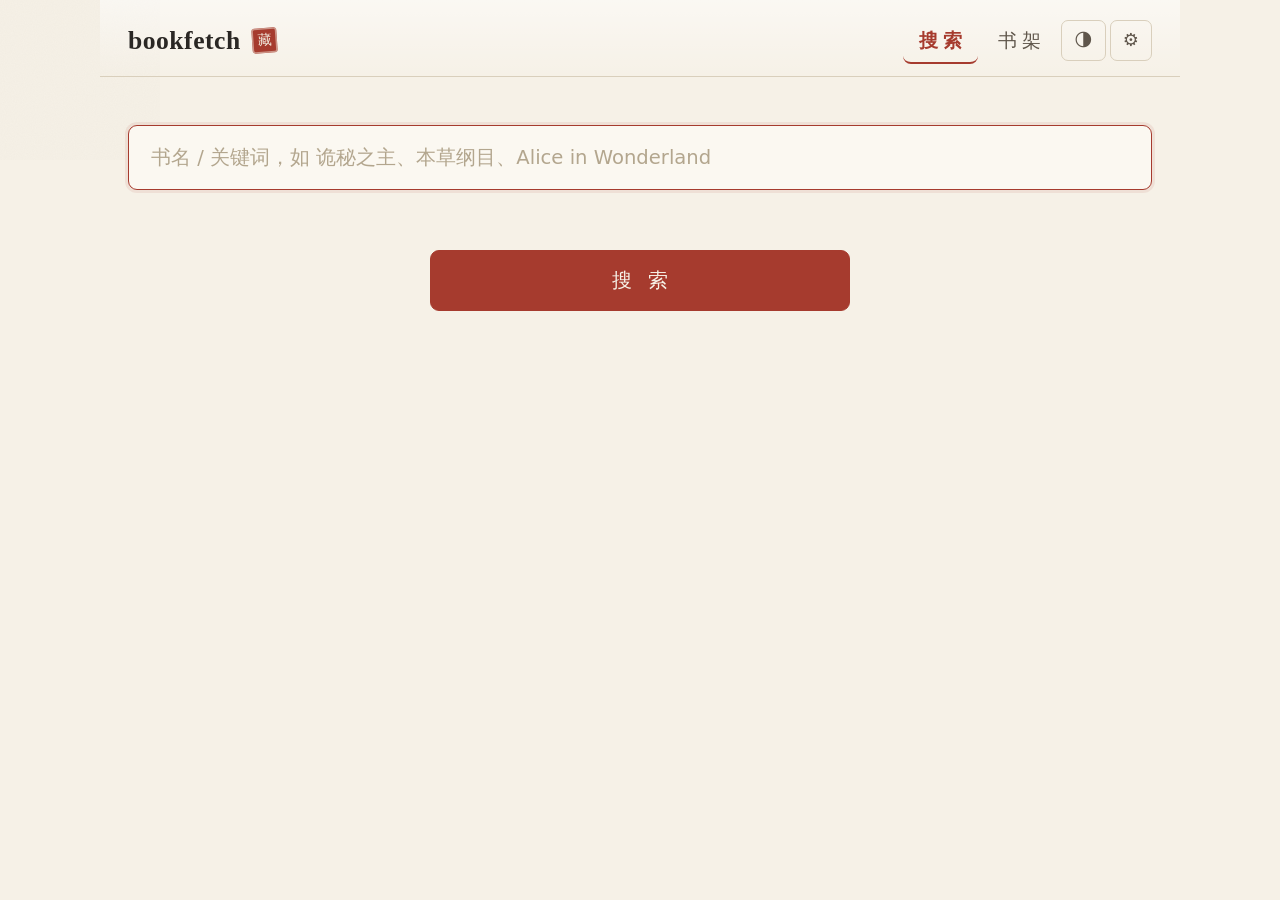
==== commit 6bd175ed: "feat(settings): network proxy panel — system/manual/direct (D1 addendum) - util: runtime proxy via s" ====
--- a/src/bookfetch/static/index.html
+++ b/src/bookfetch/static/index.html
@@ -14,8 +14,31 @@
     <button id="tab-search" class="tab active" data-view="search">搜索</button>
     <button id="tab-shelf" class="tab" data-view="shelf">书架</button>
     <button id="tab-theme" class="ghost-btn" title="切换明暗">🌗</button>
+    <button id="tab-settings" class="ghost-btn" title="设置">⚙</button>
   </nav>
 </header>
+
+<!-- 设置面板（网络代理） -->
+<div id="settings-modal" class="modal hidden">
+  <div class="modal-card">
+    <div class="modal-head">
+      <span class="modal-title">设置</span>
+      <button class="modal-x" title="关闭">✕</button>
+    </div>
+    <div class="field">
+      <div class="field-label">网络代理</div>
+      <p class="field-hint">被墙书源（wikisource / libgen）需要代理才能访问。「跟随系统」= 自动使用 macOS 系统代理（Clash 等开着「系统代理」开关即可）。</p>
+      <label class="radio-row"><input type="radio" name="proxy-mode" value="system" checked/> 跟随系统（默认）</label>
+      <label class="radio-row"><input type="radio" name="proxy-mode" value="manual"/> 手动代理</label>
+      <label class="radio-row"><input type="radio" name="proxy-mode" value="none"/> 直连（不走任何代理）</label>
+      <input id="proxy-url" type="text" placeholder="http://127.0.0.1:7897" class="proxy-url"/>
+    </div>
+    <div class="modal-foot">
+      <span id="settings-msg" class="muted"></span>
+      <button id="settings-save" class="primary">保存</button>
+    </div>
+  </div>
+</div>
 
 <main class="container-fluid">
   <!-- ============ 搜索视图 ============ -->
--- a/src/bookfetch/static/style.css
+++ b/src/bookfetch/static/style.css
@@ -323,6 +323,35 @@
 .task.err .t-ops .mini.retry { border-color: var(--err); color: var(--err); }
 .task.cancelled .t-msg { color: var(--ink-3); }
 
+/* ---------- 设置模态（网络代理） ---------- */
+.modal {
+  position: fixed; inset: 0; z-index: 60; display: flex; align-items: center; justify-content: center;
+  background: rgba(30, 22, 8, .45);
+}
+.modal-card {
+  width: 420px; max-width: 92vw; background: var(--paper-card);
+  border: 1px solid var(--line-2); border-radius: 14px; padding: 1.1rem 1.3rem;
+  box-shadow: 0 18px 50px -12px rgba(40, 30, 10, .5);
+}
+.modal-head { display: flex; align-items: center; margin-bottom: .7rem; }
+.modal-title { font-weight: 700; font-size: 1rem; letter-spacing: .08em; color: var(--ink); }
+.modal-x { margin-left: auto; border: none; background: none; cursor: pointer; color: var(--ink-3); font-size: .95rem; }
+.modal-x:hover { color: var(--seal); }
+.field-label { font-size: .88rem; font-weight: 600; color: var(--ink-2); margin-bottom: .3rem; }
+.field-hint { font-size: .76rem; color: var(--ink-3); line-height: 1.5; margin: 0 0 .6rem; }
+.radio-row { display: block; font-size: .85rem; color: var(--ink-2); padding: .22rem 0; cursor: pointer; }
+.radio-row input { margin-right: .4rem; accent-color: var(--seal); }
+.proxy-url { margin-top: .5rem; width: 100%; box-sizing: border-box; padding: .42rem .7rem; font-size: .85rem;
+  border: 1px solid var(--line-2); border-radius: 8px; background: var(--paper-well); color: var(--ink); }
+.proxy-url:disabled { opacity: .45; }
+.modal-foot { display: flex; align-items: center; gap: .6rem; margin-top: .9rem; }
+.modal-foot .muted { font-size: .78rem; flex: 1; }
+.modal-foot .muted.ok { color: var(--ok); }
+.modal-foot .muted.err { color: var(--err); }
+.modal-foot button.primary { border: none; background: var(--seal); color: #f6f1e7;
+  border-radius: 8px; padding: .4rem 1.1rem; font-size: .85rem; cursor: pointer; }
+.modal-foot button.primary:hover { opacity: .92; }
+
 /* 滚动条细雅 */
 ::-webkit-scrollbar { width: 10px; }
 ::-webkit-scrollbar-thumb { background: var(--line); border-radius: 6px; border: 2px solid transparent; background-clip: content-box; }
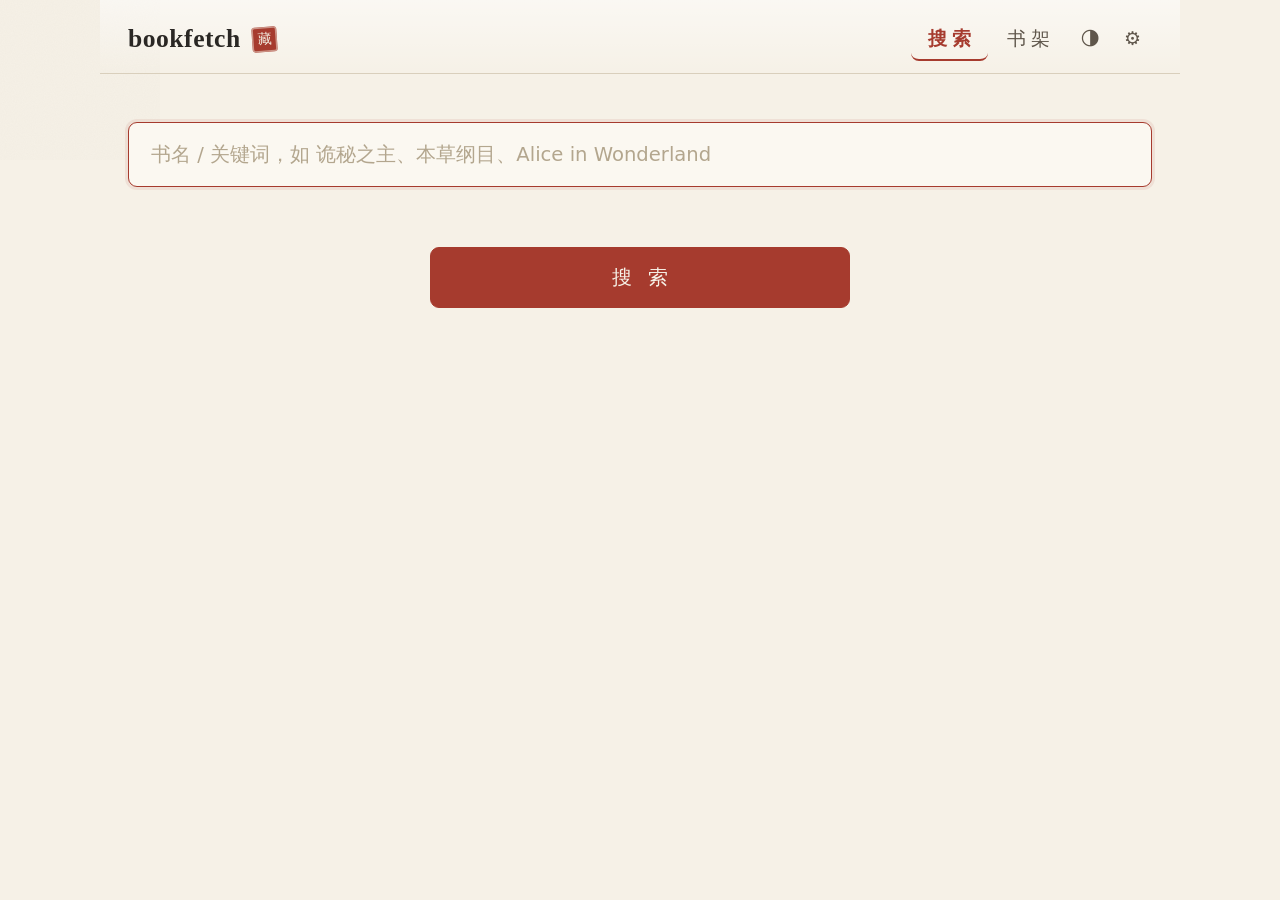
==== commit 2bc4e2bc: "fix(reader/ui): 实读反馈3项 — 简繁切换真修复+目录遮挡+顶栏按钮族统一 ① 简繁'点击没反应'根因(两叠加): - OpenCC 每次调用新建实例, open_book 逐标题转 " ====
--- a/src/bookfetch/static/index.html
+++ b/src/bookfetch/static/index.html
@@ -13,8 +13,8 @@
   <nav class="tabs">
     <button id="tab-search" class="tab active" data-view="search">搜索</button>
     <button id="tab-shelf" class="tab" data-view="shelf">书架</button>
-    <button id="tab-theme" class="ghost-btn" title="切换明暗">🌗</button>
-    <button id="tab-settings" class="ghost-btn" title="设置">⚙</button>
+    <button id="tab-theme" title="切换明暗">🌗</button>
+    <button id="tab-settings" title="设置">⚙</button>
   </nav>
 </header>
 
@@ -68,17 +68,19 @@
 <!-- ============ 阅读视图 ============ -->
 <section id="view-reader" class="hidden">
   <header class="reader-top">
-    <button id="reader-back" class="ghost-btn">← 书架</button>
+    <button id="reader-back">← 书架</button>
+    <button id="reader-goto-search" title="回到搜索">搜索</button>
     <span id="reader-title" class="reader-title"></span>
     <span class="spacer"></span>
-    <button id="reader-aa" class="ghost-btn" title="字号">Aa</button>
-    <button id="reader-theme" class="ghost-btn" title="夜间">🌙</button>
+    <button id="reader-toc-toggle" title="目录">目录</button>
+    <button id="reader-simp" title="简繁切换">繁</button>
+    <button id="reader-aa" title="字号">Aa</button>
+    <button id="reader-theme" title="夜间">🌙</button>
   </header>
-  <aside id="reader-toc" class="reader-toc hidden">
-    <ul id="toc-list"></ul>
-  </aside>
   <div class="reader-main">
-    <button id="reader-toc-toggle" class="ghost-btn toc-btn" title="目录">☰</button>
+    <aside id="reader-toc" class="reader-toc hidden">
+      <ul id="toc-list"></ul>
+    </aside>
     <article id="reader-body" class="reader-body"></article>
     <footer class="reader-nav">
       <button id="reader-prev" class="outline">上一章</button>
--- a/src/bookfetch/static/style.css
+++ b/src/bookfetch/static/style.css
@@ -122,21 +122,25 @@
   transform: rotate(-4deg); box-shadow: inset 0 0 0 1.5px rgba(243,237,224,.5);
   user-select: none; line-height: 1;
 }
-.tabs { display: flex; align-items: center; gap: .2rem; margin-left: auto; }
-.tab {
-  background: none; border: none; padding: .35rem .5rem; cursor: pointer;
-  font-size: .95rem; color: var(--ink-2); letter-spacing: .3em; text-indent: .3em;
+.tabs { display: flex; align-items: center; gap: .1rem; margin-left: auto; }
+/* ---------- 顶栏按钮族（topbar / reader-top 通用）----------
+   第一版定稿语言：无框字钮 · hover 朱红 · 激活 = 朱红 + 2px 下划线（压住容器底线）。
+   新增顶栏按钮 = 直接 <button>（id 唯一），无需 class；
+   开关类（目录开 / 简体视图 / 夜间 / 当前页）加 .on/.active 即得激活态。
+   字距只给主视图双字导航钮（.tab），阅读页工具钮紧凑排布。 */
+.topbar button, .reader-top button {
+  background: none; border: none; cursor: pointer; font-family: inherit;
+  font-size: .95rem; line-height: 1.5; color: var(--ink-2);
+  padding: .32rem .55rem; display: inline-flex; align-items: center;
   border-bottom: 2px solid transparent; margin-bottom: -1px;
   transition: color .12s;
 }
-.tab:hover { color: var(--seal); }
-.tab.active { color: var(--seal); border-bottom-color: var(--seal); font-weight: 600; }
-.ghost-btn {
-  background: transparent; border: 1px solid var(--line); border-radius: 7px;
-  padding: .25rem .6rem; cursor: pointer; font-size: .9rem; color: var(--ink-2);
-  transition: border-color .12s, color .12s;
-}
-.ghost-btn:hover { border-color: var(--seal); color: var(--seal); }
+.topbar button:hover, .reader-top button:hover { color: var(--seal); }
+.topbar button.active, .topbar button.on,
+.reader-top button.active, .reader-top button.on {
+  color: var(--seal); border-bottom-color: var(--seal); font-weight: 600;
+}
+.tab { letter-spacing: .3em; text-indent: .3em; } /* 主双字导航钮专属字距 */
 
 /* ---------- 搜索 ---------- */
 .search-row { display: flex; flex-direction: column; gap: .8rem; margin-top: 1.4rem; }
@@ -238,7 +242,7 @@
 .reader-toc {
   position: absolute; left: 0; top: 0; bottom: 0; width: 280px; overflow-y: auto;
   background: var(--paper-card); border-right: 1px solid var(--line);
-  z-index: 5; padding: .7rem .5rem;
+  z-index: 5; padding: .55rem .5rem .7rem;
 }
 #toc-list { list-style: none; margin: 0; padding: 0; }
 #toc-list li {
@@ -247,7 +251,6 @@
 }
 #toc-list li:hover { background: var(--paper-well); }
 #toc-list li.cur { background: var(--seal-soft); color: var(--seal); font-weight: 600; }
-.toc-btn { position: absolute; left: .9rem; top: .75rem; z-index: 4; }
 .reader-body {
   flex: 1; overflow-y: auto;
   padding: 1.4rem max(1.3rem, calc(50vw - 24em)) 3rem;
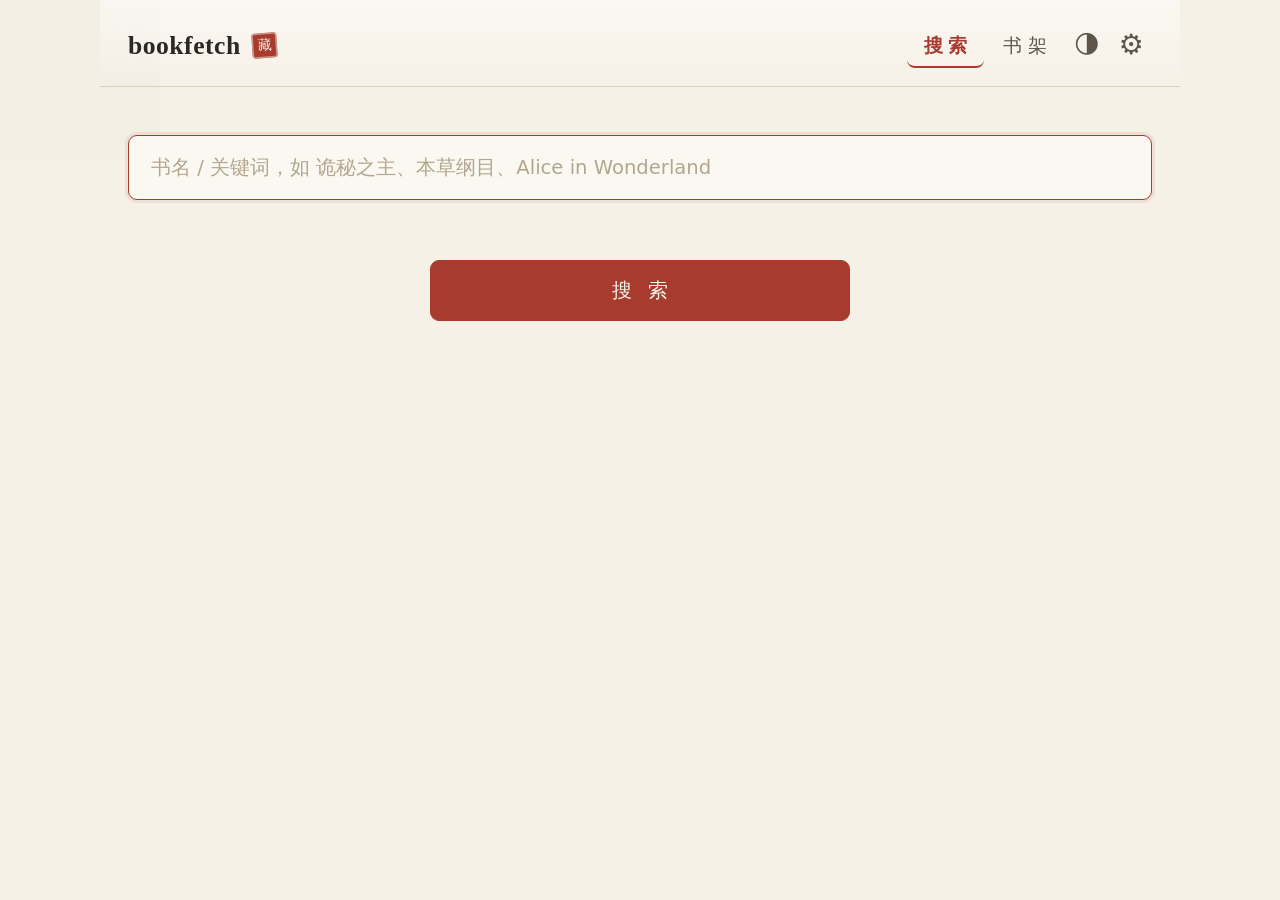
==== commit 24cc984c: "feat(search-ui): 分类胶囊替代源胶囊 — 用户只选书类不关心源 少爷定稿(2026-09-05 实测反馈): - 搜索区 chips 从 8 个源胶囊(1:1 源名, 含两个'英文公版" ====
--- a/src/bookfetch/static/index.html
+++ b/src/bookfetch/static/index.html
@@ -14,7 +14,7 @@
     <button id="tab-search" class="tab active" data-view="search">搜索</button>
     <button id="tab-shelf" class="tab" data-view="shelf">书架</button>
     <button id="tab-theme" title="切换明暗">🌗</button>
-    <button id="tab-settings" title="设置">⚙</button>
+    <button id="tab-settings" title="设置">⚙️</button>
   </nav>
 </header>
 
--- a/src/bookfetch/static/style.css
+++ b/src/bookfetch/static/style.css
@@ -141,6 +141,9 @@
   color: var(--seal); border-bottom-color: var(--seal); font-weight: 600;
 }
 .tab { letter-spacing: .3em; text-indent: .3em; } /* 主双字导航钮专属字距 */
+/* emoji 图标钮（🌗⚙）视觉字形小于汉字/色块 emoji 大，统一放大才与文字钮同高感（2026-09-05） */
+#tab-theme, #tab-settings, #reader-theme { font-size: 1.25rem; padding: .3rem .42rem; }
+#tab-settings { font-size: 1.4rem; } /* ⚙ 齿轮字形纤细，需略大才与 🌗 视觉齐平 */
 
 /* ---------- 搜索 ---------- */
 .search-row { display: flex; flex-direction: column; gap: .8rem; margin-top: 1.4rem; }
